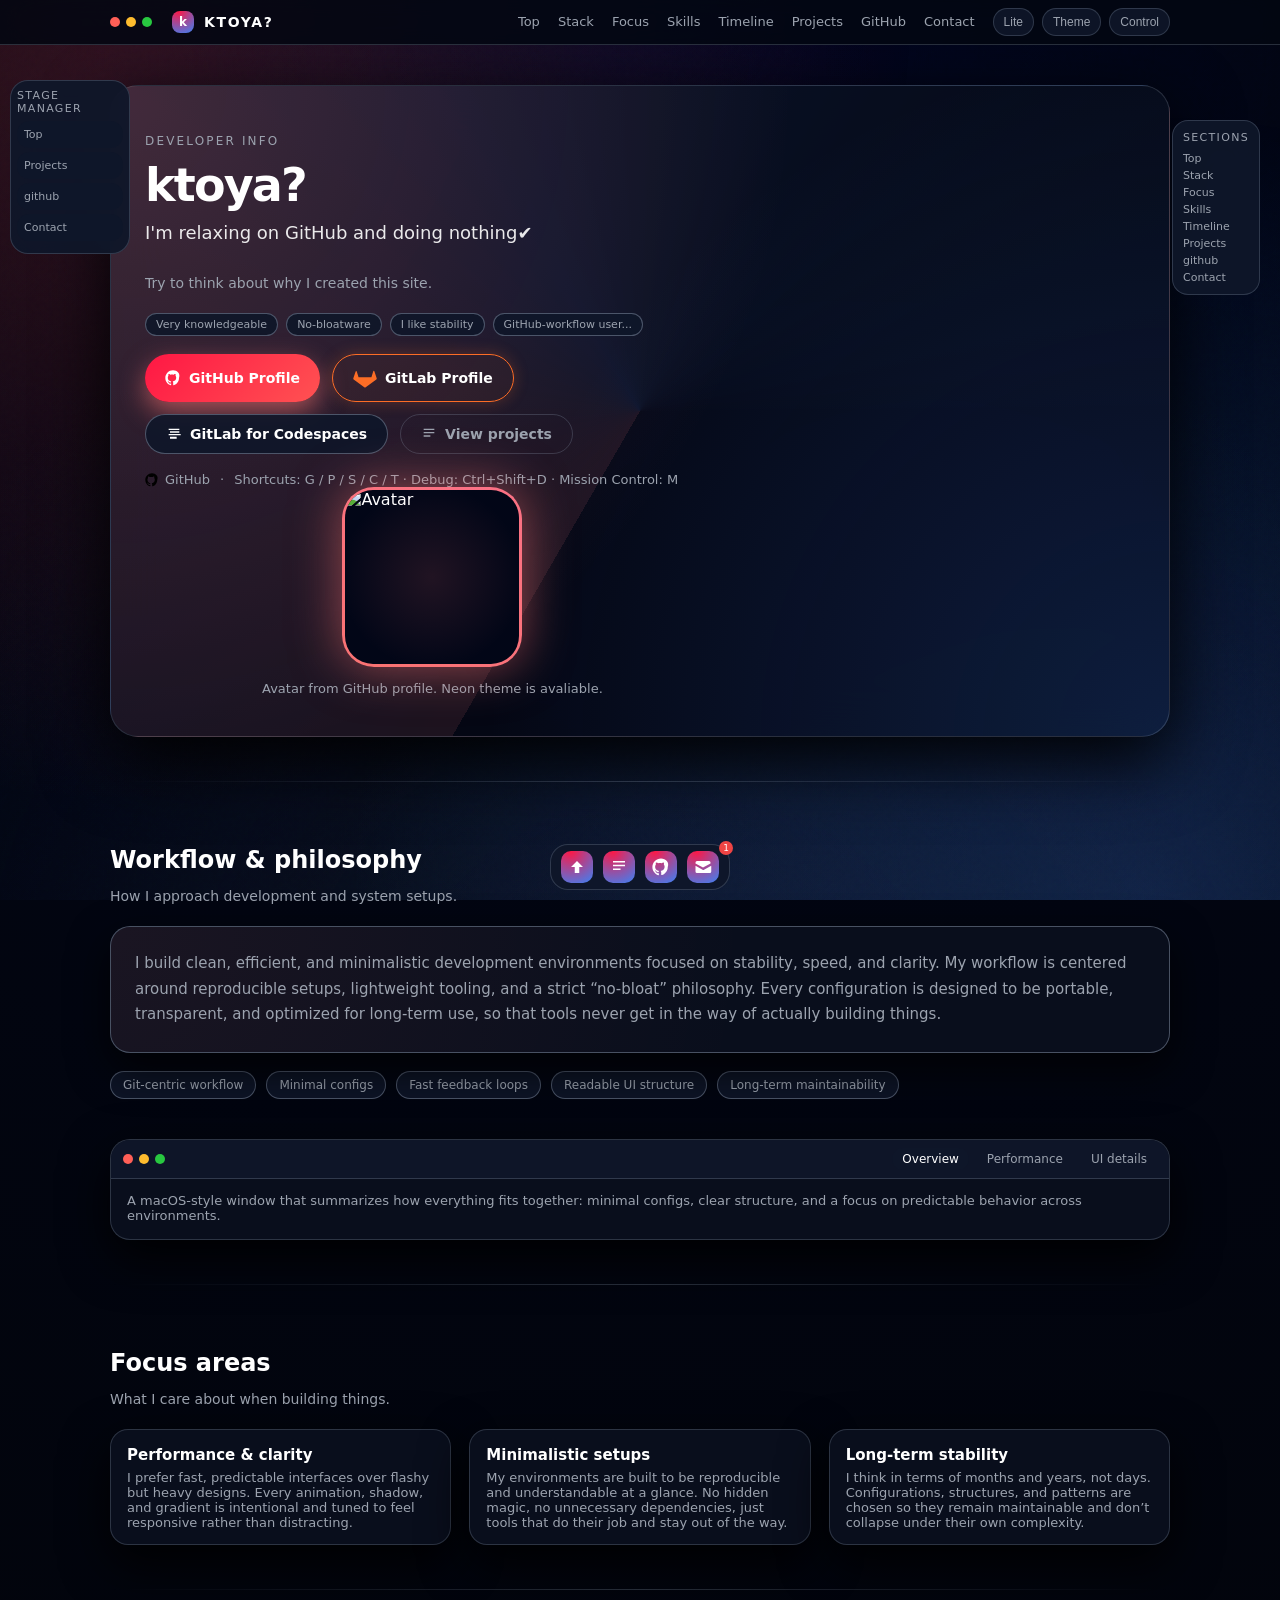
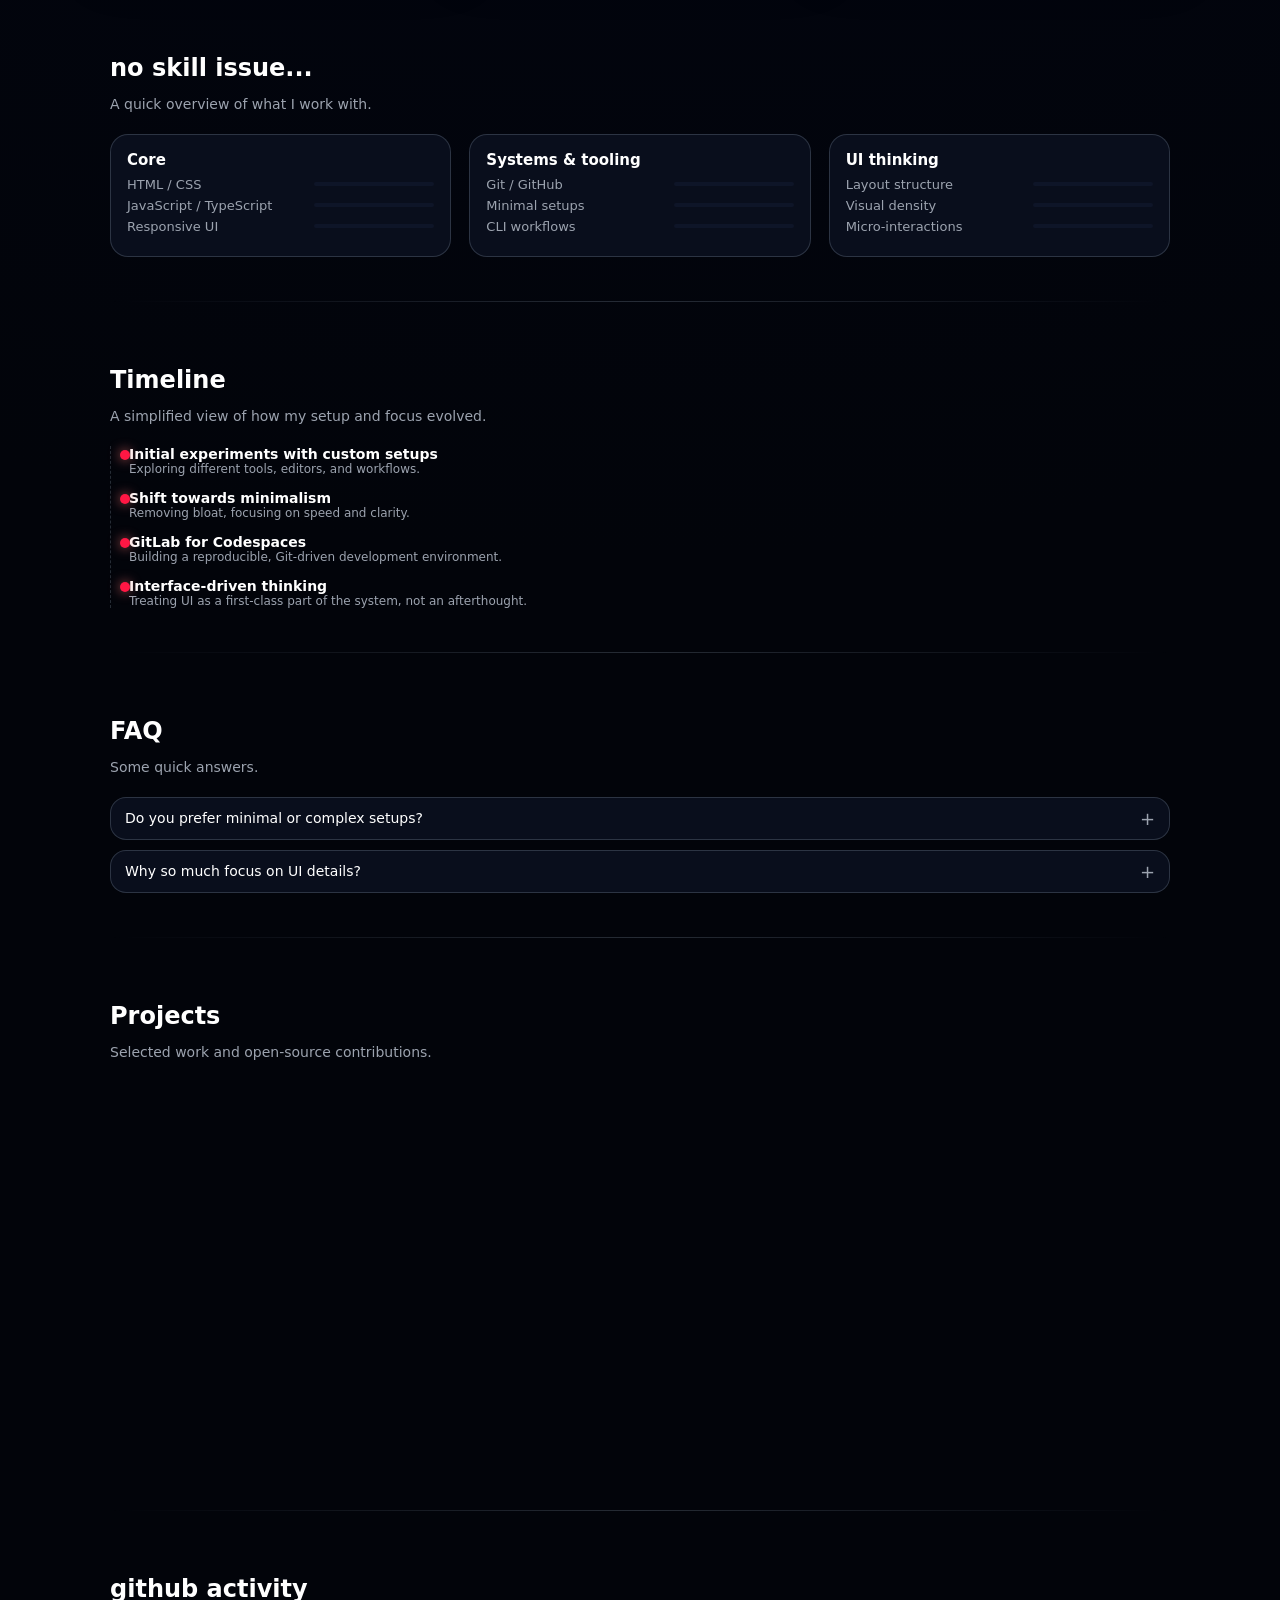
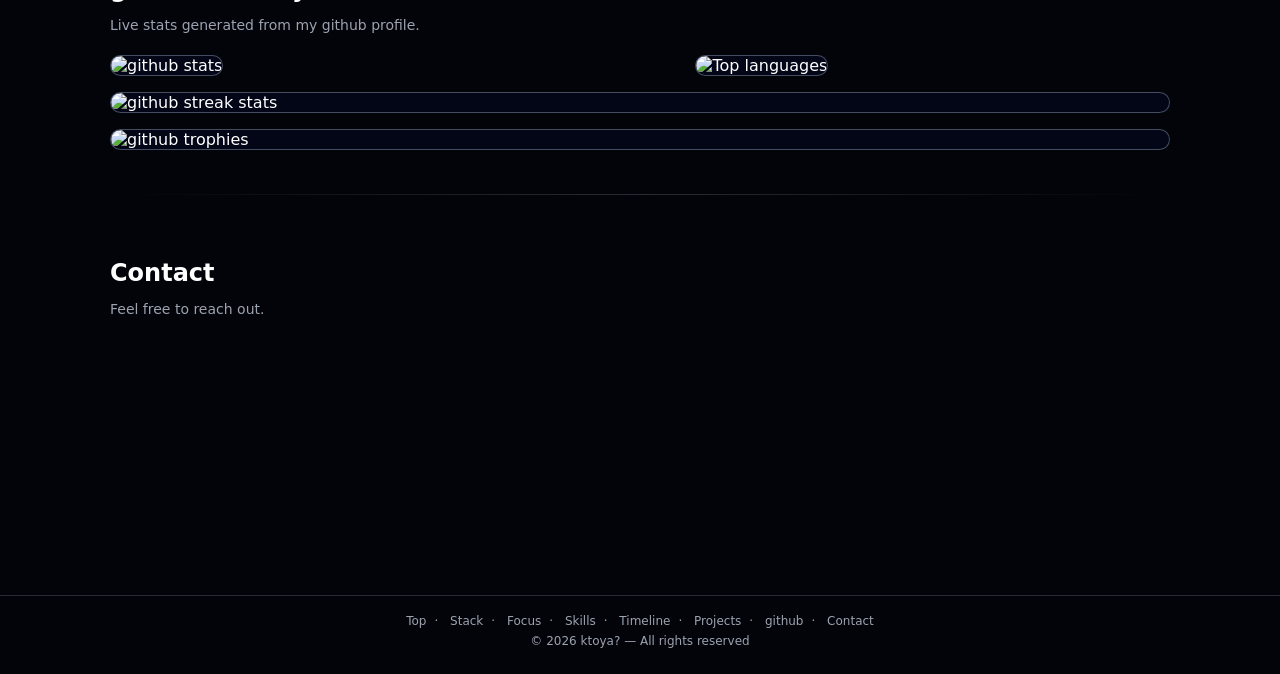
==== index.html @ 0eeb9ac9 "Update index.html" ====
<!DOCTYPE html>
<html lang="en">
<head>
    <meta charset="UTF-8">
    <title>ktoya? — My info</title>
    <meta name="viewport" content="width=device-width, initial-scale=1.0">
    <meta name="referrer" content="strict-origin-when-cross-origin">
    <meta http-equiv="Content-Security-Policy" content="default-src 'self'; img-src 'self' data:; style-src 'self' 'unsafe-inline';">
    <meta http-equiv="X-UA-Compatible" content="IE=edge">

    <style>
        :root {
            --bg: #02040a;
            --surface: rgba(5, 8, 20, 0.96);
            --surface-soft: rgba(10, 15, 30, 0.96);
            --surface-strong: rgba(10, 15, 30, 0.98);

            --primary: #ff1744;
            --primary-soft: #ff5252;

            --accent-blue: #3b82f6;
            --accent-cyan: #22d3ee;
            --accent-purple: #a855f7;

            --text: #ffffff;
            --muted: #9ca3af;

            --radius-xl: 28px;
            --radius-lg: 22px;
            --radius-md: 18px;

            --elev-soft: 0 24px 70px rgba(0,0,0,0.96);
            --elev-card: 0 18px 48px rgba(0,0,0,0.92);

            --border-subtle: rgba(148,163,184,0.25);
            --border-strong: rgba(148,163,184,0.45);

            --noise-opacity: 0.12;

            --tint-hue: 210deg;
            --tint-sat: 80%;
            --tint-light: 55%;

            scroll-behavior: smooth;
            color-scheme: dark;
        }

        body.neon {
            --bg: #020617;
            --surface: rgba(2, 6, 23, 0.92);
            --surface-soft: rgba(2, 6, 23, 0.9);
            --surface-strong: rgba(2, 6, 23, 0.96);
            --primary: #22d3ee;
            --primary-soft: #a855f7;
            --accent-blue: #60a5fa;
            --accent-cyan: #22d3ee;
            --accent-purple: #a855f7;
            --text: #e5e7eb;
            --muted: #9ca3af;
            --border-subtle: rgba(56,189,248,0.4);
            --border-strong: rgba(129,140,248,0.8);
        }

        body.macos-glass {
            --surface: rgba(15, 23, 42, 0.55);
            --surface-soft: rgba(15, 23, 42, 0.45);
            --surface-strong: rgba(15, 23, 42, 0.65);
            --bg: transparent;
        }

        body.lite {
            --noise-opacity: 0.05;
            --elev-soft: 0 12px 30px rgba(0,0,0,0.7);
            --elev-card: 0 10px 24px rgba(0,0,0,0.7);
        }

        * { box-sizing: border-box; }

        body {
            margin: 0;
            font-family: -apple-system, BlinkMacSystemFont, "SF Pro Text", "Inter", system-ui, sans-serif;
            background:
                radial-gradient(circle at top, #020617 0, #02040a 55%, #02040a 100%);
            color: var(--text);
            overflow-x: hidden;
        }

        body.macos-glass {
            background: transparent;
        }

        #bg-canvas {
            position: fixed;
            inset: 0;
            z-index: -4;
        }

        .bg-gradient-overlay {
            position: fixed;
            inset: 0;
            background:
                radial-gradient(circle at 10% 0%, rgba(239,68,68,0.22), transparent 55%),
                radial-gradient(circle at 90% 100%, rgba(59,130,246,0.22), transparent 55%),
                radial-gradient(circle at 50% 120%, rgba(15,23,42,0.9), transparent 70%);
            opacity: 0.95;
            z-index: -3;
            transform-origin: center;
            transition: transform 0.2s ease-out, filter 0.3s ease-out;
        }

        body.macos-glass .bg-gradient-overlay {
            opacity: 0.6;
        }

        .bg-tint-layer {
            position: fixed;
            inset: 0;
            z-index: -3;
            pointer-events: none;
            mix-blend-mode: soft-light;
            background: radial-gradient(circle at 50% 0%,
                hsla(var(--tint-hue), var(--tint-sat), var(--tint-light), 0.35),
                transparent 60%);
            opacity: 0.9;
            transition: background 0.5s ease-out;
        }

        .noise-overlay {
            position: fixed;
            inset: 0;
            pointer-events: none;
            z-index: -2;
            opacity: var(--noise-opacity);
            background-image: url("data:image/svg+xml,%3Csvg viewBox='0 0 160 160' xmlns='http://www.w3.org/2000/svg'%3E%3Cfilter id='n'%3E%3CfeTurbulence type='fractalNoise' baseFrequency='1.2' numOctaves='3' stitchTiles='noStitch'/%3E%3C/filter%3E%3Crect width='100%25' height='100%25' filter='url(%23n)' opacity='0.6'/%3E%3C/svg%3E");
            mix-blend-mode: soft-light;
        }

        .spotlight {
            position: fixed;
            width: 260px;
            height: 260px;
            border-radius: 50%;
            pointer-events: none;
            background: radial-gradient(circle, rgba(255,255,255,0.16), transparent 60%);
            mix-blend-mode: soft-light;
            opacity: 0.0;
            z-index: -1;
            transition: opacity 0.3s ease-out;
        }

        header {
            position: sticky;
            top: 0;
            z-index: 20;
            backdrop-filter: blur(22px) saturate(1.4);
            -webkit-backdrop-filter: blur(22px) saturate(1.4);
            background: rgba(3,7,18,0.88);
            border-bottom: 1px solid var(--border-subtle);
        }

        body.macos-glass header {
            background: rgba(15,23,42,0.55);
        }

        body.lite header {
            backdrop-filter: blur(12px) saturate(1.2);
            -webkit-backdrop-filter: blur(12px) saturate(1.2);
        }

        .nav {
            max-width: 1100px;
            margin: 0 auto;
            padding: 8px 20px;
            display: flex;
            align-items: center;
            justify-content: space-between;
        }

        .nav-left {
            display: flex;
            align-items: center;
            gap: 10px;
        }

        .nav-window-dots {
            display: flex;
            gap: 6px;
            margin-right: 10px;
        }

        .nav-dot {
            width: 10px;
            height: 10px;
            border-radius: 999px;
        }

        .nav-dot.red { background: #ff5f57; }
        .nav-dot.yellow { background: #febc2e; }
        .nav-dot.green { background: #28c840; }

        .nav-logo {
            width: 22px;
            height: 22px;
            border-radius: 8px;
            background: radial-gradient(circle at 30% 0%, var(--primary), var(--accent-blue));
            display: flex;
            align-items: center;
            justify-content: center;
            font-size: 12px;
            font-weight: 800;
        }

        .nav-name {
            font-weight: 800;
            letter-spacing: 0.12em;
            font-size: 14px;
            text-transform: uppercase;
        }

        .nav-right {
            display: flex;
            align-items: center;
            gap: 18px;
        }

        .nav-right a {
            color: var(--muted);
            text-decoration: none;
            font-size: 13px;
            position: relative;
            padding-bottom: 2px;
        }

        .nav-right a::after {
            content: "";
            position: absolute;
            left: 0;
            bottom: -4px;
            width: 0;
            height: 2px;
            background: var(--primary);
            transition: width 0.2s ease;
        }

        .nav-right a:hover::after {
            width: 100%;
        }

        .nav-right a.active {
            color: var(--text);
        }

        .nav-right a.active::after {
            width: 100%;
        }

        .nav-controls {
            display: flex;
            align-items: center;
            gap: 8px;
        }

        .theme-toggle,
        .lite-toggle,
        .cc-toggle {
            border-radius: 999px;
            border: 1px solid var(--border-subtle);
            background: rgba(15,23,42,0.9);
            color: var(--muted);
            padding: 6px 10px;
            font-size: 11px;
            display: inline-flex;
            align-items: center;
            gap: 6px;
            cursor: pointer;
        }

        .theme-toggle span,
        .lite-toggle span,
        .cc-toggle span {
            font-size: 12px;
        }

        .container {
            max-width: 1100px;
            margin: 40px auto 60px auto;
            padding: 0 20px 40px 20px;
        }

        .hero {
            background:
                radial-gradient(circle at top left, rgba(248,113,113,0.22), transparent 55%),
                radial-gradient(circle at bottom right, rgba(59,130,246,0.18), transparent 55%),
                var(--surface);
            padding: 48px 34px 40px 34px;
            border-radius: var(--radius-xl);
            box-shadow: var(--elev-soft);
            position: relative;
            overflow: hidden;
            display: grid;
            grid-template-columns: minmax(0, 1.5fr) minmax(0, 1fr);
            gap: 32px;
            margin-top: 26px;
            opacity: 0;
            transform: translateY(18px);
            animation: heroIn 0.8s ease forwards;
            border: 1px solid var(--border-subtle);
            backdrop-filter: blur(26px) saturate(1.4);
            -webkit-backdrop-filter: blur(26px) saturate(1.4);
        }

        body.macos-glass .hero {
            background: var(--surface);
        }

        body.lite .hero {
            backdrop-filter: blur(16px) saturate(1.2);
            -webkit-backdrop-filter: blur(16px) saturate(1.2);
        }

        .hero::before {
            content: "";
            position: absolute;
            inset: -1px;
            border-radius: inherit;
            background: conic-gradient(from 210deg, rgba(248,113,113,0.4), rgba(59,130,246,0.4), transparent, transparent);
            opacity: 0.25;
            mix-blend-mode: screen;
            pointer-events: none;
        }

        .hero-inner {
            position: relative;
            z-index: 1;
        }

        .hero-left {
            display: flex;
            flex-direction: column;
            justify-content: center;
        }

        .hero-kicker {
            font-size: 12px;
            letter-spacing: 0.18em;
            text-transform: uppercase;
            color: var(--muted);
            margin-bottom: 10px;
        }

        .hero-title {
            font-size: 46px;
            font-weight: 900;
            letter-spacing: -0.04em;
            margin: 0 0 10px 0;
        }

        .hero-subtitle {
            font-size: 18px;
            opacity: 0.9;
            margin: 0 0 18px 0;
        }

        .hero-meta {
            font-size: 14px;
            color: var(--muted);
            margin-bottom: 22px;
        }

        .hero-badges {
            display: flex;
            flex-wrap: wrap;
            gap: 8px;
            margin-bottom: 18px;
        }

        .badge {
            font-size: 11px;
            padding: 4px 10px;
            border-radius: 999px;
            border: 1px solid var(--border-strong);
            color: var(--muted);
            background: rgba(15,23,42,0.9);
        }

        .hero-buttons {
            display: flex;
            flex-wrap: wrap;
            gap: 12px;
            margin-bottom: 18px;
        }

        .hero-socials {
            display: flex;
            flex-wrap: wrap;
            gap: 10px;
            font-size: 13px;
            color: var(--muted);
        }

        .hero-socials a {
            color: var(--muted);
            text-decoration: none;
            display: inline-flex;
            align-items: center;
            gap: 6px;
        }

        .hero-socials a:hover {
            color: var(--text);
        }

        .hero-socials svg {
            width: 14px;
            height: 14px;
        }

        .hero-right {
            display: flex;
            flex-direction: column;
            align-items: center;
            justify-content: center;
            position: relative;
            gap: 14px;
        }

        .avatar-wrap {
            position: relative;
            width: 180px;
            height: 180px;
            border-radius: 32px;
            padding: 3px;
            background: conic-gradient(from 210deg, #f97373, #fb7185, #f97373);
            box-shadow: 0 0 50px rgba(248,113,113,0.55);
            display: flex;
            align-items: center;
            justify-content: center;
            overflow: hidden;
        }

        body.neon .avatar-wrap {
            background: conic-gradient(from 210deg, #22d3ee, #a855f7, #22d3ee);
            box-shadow: 0 0 50px rgba(56,189,248,0.7);
        }

        .avatar {
            width: 100%;
            height: 100%;
            border-radius: 28px;
            object-fit: cover;
            background: #020617;
        }

        .avatar-glow {
            position: absolute;
            inset: -18px;
            border-radius: 32px;
            background: radial-gradient(circle, rgba(248,113,113,0.18), transparent 60%);
            opacity: 0.7;
            pointer-events: none;
        }

        body.neon .avatar-glow {
            background: radial-gradient(circle, rgba(56,189,248,0.25), transparent 60%);
        }

        .hero-tagline {
            font-size: 13px;
            color: var(--muted);
            text-align: center;
        }

        .btn {
            display: inline-flex;
            align-items: center;
            justify-content: center;
            gap: 8px;
            padding: 11px 20px;
            border-radius: 999px;
            border: none;
            outline: none;
            cursor: pointer;
            text-decoration: none;
            font-size: 14px;
            font-weight: 600;
            color: var(--text);
            background: transparent;
            position: relative;
            overflow: hidden;
            transition: transform 0.15s ease, background 0.15s ease, box-shadow 0.15s ease;
        }

        .btn-primary {
            background: linear-gradient(135deg, var(--primary), var(--primary-soft));
            box-shadow: 0 10px 26px rgba(248,113,113,0.6);
        }

        body.neon .btn-primary {
            box-shadow: 0 0 30px rgba(56,189,248,0.7);
        }

        .btn-primary:hover {
            transform: translateY(-1px);
            box-shadow: 0 12px 30px rgba(248,113,113,0.8);
        }

        body.neon .btn-primary:hover {
            box-shadow: 0 0 40px rgba(56,189,248,0.9);
        }

        .btn-secondary {
            background: rgba(15,23,42,0.9);
            border: 1px solid var(--border-strong);
        }

        .btn-secondary:hover {
            background: rgba(30,64,175,0.5);
            transform: translateY(-1px);
        }

        .btn-ghost {
            background: transparent;
            border: 1px solid var(--border-subtle);
            color: var(--muted);
        }

        .btn-ghost:hover {
            background: rgba(15,23,42,0.9);
            color: var(--text);
        }

        .btn-icon {
            width: 16px;
            height: 16px;
            fill: currentColor;
        }

        .section {
            margin-top: 64px;
        }

        .section-title {
            font-size: 24px;
            font-weight: 700;
            margin-bottom: 6px;
        }

        .section-subtitle {
            font-size: 14px;
            color: var(--muted);
            margin-bottom: 22px;
        }

        .section-divider {
            height: 1px;
            margin: 44px 0 0 0;
            background: linear-gradient(90deg, transparent, var(--border-subtle), transparent);
            position: relative;
            overflow: hidden;
        }

        .section-divider::before {
            content: "";
            position: absolute;
            width: 120px;
            height: 1px;
            background: linear-gradient(90deg, transparent, var(--primary), transparent);
            left: -120px;
            top: 0;
            animation: dividerGlow 4s linear infinite;
        }

        @keyframes dividerGlow {
            0% { transform: translateX(0); }
            100% { transform: translateX(260%); }
        }

        .big-description {
            background: var(--surface-soft);
            border: 1px solid var(--border-strong);
            padding: 24px;
            border-radius: 20px;
            font-size: 15px;
            line-height: 1.7;
            color: var(--muted);
            box-shadow: 0 16px 40px rgba(0,0,0,0.75);
            position: relative;
            overflow: hidden;
            backdrop-filter: blur(24px) saturate(1.4);
            -webkit-backdrop-filter: blur(24px) saturate(1.4);
        }

        body.lite .big-description {
            backdrop-filter: blur(14px) saturate(1.2);
            -webkit-backdrop-filter: blur(14px) saturate(1.2);
        }

        .big-description::before {
            content: "";
            position: absolute;
            inset: 0;
            background: radial-gradient(circle at top left, rgba(248,113,113,0.18), transparent 60%);
            opacity: 0.4;
            pointer-events: none;
        }

        .big-description-inner {
            position: relative;
            z-index: 1;
        }

        .stack-chips {
            display: flex;
            flex-wrap: wrap;
            gap: 10px;
            margin-top: 18px;
        }

        .stack-chip {
            padding: 6px 12px;
            border-radius: 999px;
            border: 1px solid var(--border-strong);
            font-size: 12px;
            color: var(--muted);
            background: rgba(15,23,42,0.9);
        }

        .focus-grid {
            display: grid;
            grid-template-columns: repeat(auto-fit, minmax(220px, 1fr));
            gap: 18px;
            margin-top: 22px;
        }

        .focus-card {
            background: var(--surface-soft);
            border-radius: 18px;
            padding: 16px 16px 14px 16px;
            border: 1px solid var(--border-subtle);
            box-shadow: var(--elev-card);
            font-size: 13px;
            color: var(--muted);
            backdrop-filter: blur(18px) saturate(1.3);
            -webkit-backdrop-filter: blur(18px) saturate(1.3);
        }

        body.lite .focus-card {
            backdrop-filter: blur(10px) saturate(1.1);
            -webkit-backdrop-filter: blur(10px) saturate(1.1);
        }

        .focus-title {
            font-size: 15px;
            font-weight: 600;
            margin-bottom: 6px;
            color: var(--text);
        }

        .skills-grid {
            display: grid;
            grid-template-columns: repeat(auto-fit, minmax(220px, 1fr));
            gap: 18px;
            margin-top: 18px;
        }

        .skills-card {
            background: var(--surface-soft);
            border-radius: 18px;
            padding: 16px;
            border: 1px solid var(--border-subtle);
            font-size: 13px;
            color: var(--muted);
        }

        .skills-title {
            font-size: 15px;
            font-weight: 600;
            margin-bottom: 8px;
            color: var(--text);
        }

        .skill-row {
            display: flex;
            justify-content: space-between;
            align-items: center;
            margin-bottom: 6px;
        }

        .skill-name {
            font-size: 13px;
        }

        .skill-bar {
            flex: 0 0 120px;
            height: 4px;
            border-radius: 999px;
            background: rgba(15,23,42,0.9);
            overflow: hidden;
        }

        .skill-bar-fill {
            height: 100%;
            border-radius: inherit;
            background: linear-gradient(90deg, var(--primary), var(--accent-blue));
            width: 0;
            transition: width 0.8s ease-out;
        }

        .timeline {
            margin-top: 18px;
            border-left: 1px dashed var(--border-subtle);
            padding-left: 18px;
        }

        .timeline-item {
            margin-bottom: 14px;
            position: relative;
        }

        .timeline-dot {
            position: absolute;
            left: -9px;
            top: 4px;
            width: 10px;
            height: 10px;
            border-radius: 999px;
            background: var(--primary);
            box-shadow: 0 0 12px rgba(248,113,113,0.8);
        }

        .timeline-title {
            font-size: 14px;
            font-weight: 600;
        }

        .timeline-meta {
            font-size: 12px;
            color: var(--muted);
        }

        .faq-list {
            margin-top: 18px;
        }

        .faq-item {
            border-radius: 16px;
            border: 1px solid var(--border-subtle);
            background: var(--surface-soft);
            margin-bottom: 10px;
            overflow: hidden;
        }

        .faq-header {
            padding: 10px 14px;
            display: flex;
            justify-content: space-between;
            align-items: center;
            cursor: pointer;
            font-size: 14px;
        }

        .faq-header span {
            font-weight: 500;
        }

        .faq-toggle {
            font-size: 18px;
            color: var(--muted);
        }

        .faq-body {
            max-height: 0;
            overflow: hidden;
            padding: 0 14px;
            font-size: 13px;
            color: var(--muted);
            transition: max-height 0.25s ease, padding-bottom 0.25s ease;
        }

        .faq-item.open .faq-body {
            max-height: 200px;
            padding-bottom: 10px;
        }

        .projects-grid {
            display: grid;
            grid-template-columns: repeat(auto-fit, minmax(280px, 1fr));
            gap: 22px;
        }

        .project-card {
            background: var(--surface-soft);
            border-radius: var(--radius-md);
            padding: 22px 22px 18px 22px;
            box-shadow: var(--elev-card);
            position: relative;
            overflow: hidden;
            transform-style: preserve-3d;
            transform: perspective(900px) rotateX(0deg) rotateY(0deg);
            transition: transform 0.25s ease, background 0.25s ease, box-shadow 0.25s ease, opacity 0.25s ease, translate 0.25s ease;
            opacity: 0;
            translate: 0 14px;
            border: 1px solid var(--border-subtle);
            backdrop-filter: blur(18px) saturate(1.3);
            -webkit-backdrop-filter: blur(18px) saturate(1.3);
        }

        body.lite .project-card {
            backdrop-filter: blur(10px) saturate(1.1);
            -webkit-backdrop-filter: blur(10px) saturate(1.1);
        }

        .project-card::before {
            content: "";
            position: absolute;
            inset: -1px;
            border-radius: inherit;
            background: linear-gradient(135deg, rgba(248,113,113,0.4), rgba(59,130,246,0.4));
            opacity: 0;
            mix-blend-mode: screen;
            transition: opacity 0.25s ease;
            pointer-events: none;
        }

        .project-card.visible {
            opacity: 1;
            translate: 0 0;
        }

        .project-card:hover {
            background: var(--surface-strong);
            box-shadow: 0 22px 60px rgba(0,0,0,0.98);
        }

        .project-card:hover::before {
            opacity: 0.35;
        }

        body.lite .project-card:hover {
            box-shadow: 0 16px 40px rgba(0,0,0,0.85);
        }

        .project-header {
            display: flex;
            align-items: center;
            gap: 10px;
            margin-bottom: 10px;
        }

        .project-icon {
            width: 24px;
            height: 24px;
            border-radius: 10px;
            background: rgba(15,23,42,0.9);
            display: flex;
            align-items: center;
            justify-content: center;
        }

        .project-icon svg {
            width: 14px;
            height: 14px;
            fill: var(--muted);
        }

        .project-title {
            font-size: 18px;
            font-weight: 600;
        }

        .project-desc {
            font-size: 14px;
            color: var(--muted);
            margin-bottom: 14px;
        }

        .project-footer {
            display: flex;
            justify-content: space-between;
            align-items: center;
            font-size: 12px;
            color: var(--muted);
        }

        .project-link {
            font-size: 13px;
            color: var(--text);
            text-decoration: none;
            display: inline-flex;
            align-items: center;
            gap: 6px;
        }

        .project-link svg {
            width: 14px;
            height: 14px;
        }

        .gh-stats-grid {
            display: grid;
            grid-template-columns: minmax(0, 1.2fr) minmax(0, 1fr);
            gap: 16px;
        }

        .gh-stats-grid img {
            width: 100%;
            border-radius: 16px;
            border: 1px solid var(--border-strong);
            background: #020617;
        }

        .gh-row {
            display: grid;
            grid-template-columns: minmax(0, 1fr);
            gap: 16px;
            margin-top: 16px;
        }

        .gh-row img {
            width: 100%;
            border-radius: 16px;
            border: 1px solid var(--border-strong);
            background: #020617;
        }

        .contact-card {
            background: var(--surface-soft);
            border-radius: var(--radius-md);
            padding: 24px 22px 22px 22px;
            box-shadow: var(--elev-card);
            position: relative;
            overflow: hidden;
            opacity: 0;
            translate: 0 14px;
            transition: opacity 0.25s ease, translate 0.25s ease, background 0.25s ease, box-shadow 0.25s ease;
            border: 1px solid var(--border-subtle);
            backdrop-filter: blur(18px) saturate(1.3);
            -webkit-backdrop-filter: blur(18px) saturate(1.3);
        }

        body.lite .contact-card {
            backdrop-filter: blur(10px) saturate(1.1);
            -webkit-backdrop-filter: blur(10px) saturate(1.1);
        }

        .contact-card::before {
            content: "";
            position: absolute;
            inset: -1px;
            border-radius: inherit;
            background: linear-gradient(135deg, rgba(248,113,113,0.4), rgba(59,130,246,0.4));
            opacity: 0.2;
            mix-blend-mode: screen;
            pointer-events: none;
        }

        .contact-card-inner {
            position: relative;
            z-index: 1;
        }

        .contact-card.visible {
            opacity: 1;
            translate: 0 0;
        }

        .contact-header {
            display: flex;
            align-items: center;
            gap: 10px;
            margin-bottom: 10px;
        }

        .contact-icon {
            width: 22px;
            height: 22px;
            border-radius: 8px;
            background: rgba(15,23,42,0.9);
            display: flex;
            align-items: center;
            justify-content: center;
        }

        .contact-icon svg {
            width: 14px;
            height: 14px;
            fill: var(--muted);
        }

        .contact-title {
            font-size: 18px;
            font-weight: 600;
        }

        .contact-text {
            font-size: 14px;
            color: var(--muted);
            margin-bottom: 18px;
        }

        .btn::after,
        .project-card::after,
        .contact-card::after,
        .hero::after {
            content: "";
            position: absolute;
            inset: 0;
            background: radial-gradient(circle, rgba(255,255,255,0.18) 0, transparent 55%);
            opacity: 0;
            transform: scale(0.2);
            transition: opacity 0.35s ease, transform 0.35s ease;
            pointer-events: none;
        }

        .btn:active::after,
        .project-card:active::after,
        .contact-card:active::after,
        .hero:active::after {
            opacity: 1;
            transform: scale(1);
            transition: opacity 0.25s ease, transform 0.25s ease;
        }

        .back-to-top {
            position: fixed;
            right: 20px;
            bottom: 20px;
            z-index: 30;
            opacity: 0;
            pointer-events: none;
            transform: translateY(10px);
            transition: opacity 0.2s ease, transform 0.2s ease;
        }

        .back-to-top.visible {
            opacity: 1;
            pointer-events: auto;
            transform: translateY(0);
        }

        .toc {
            position: fixed;
            right: 20px;
            top: 120px;
            z-index: 25;
            background: rgba(15,23,42,0.92);
            border-radius: 16px;
            border: 1px solid var(--border-subtle);
            padding: 10px 10px 8px 10px;
            font-size: 11px;
            color: var(--muted);
            backdrop-filter: blur(18px) saturate(1.3);
            -webkit-backdrop-filter: blur(18px) saturate(1.3);
        }

        .toc-title {
            font-size: 11px;
            text-transform: uppercase;
            letter-spacing: 0.12em;
            margin-bottom: 6px;
        }

        .toc a {
            display: block;
            color: var(--muted);
            text-decoration: none;
            padding: 2px 0;
        }

        .toc a.active {
            color: var(--text);
        }

        .debug-panel {
            position: fixed;
            left: 20px;
            bottom: 20px;
            z-index: 40;
            background: rgba(15,23,42,0.96);
            border-radius: 16px;
            border: 1px solid var(--border-subtle);
            padding: 8px 10px;
            font-size: 11px;
            color: var(--muted);
            display: none;
            min-width: 180px;
        }

        .debug-panel.visible {
            display: block;
        }

        .debug-row {
            display: flex;
            justify-content: space-between;
        }

        footer {
            border-top: 1px solid var(--border-subtle);
            padding: 18px 20px 26px 20px;
            font-size: 12px;
            color: var(--muted);
            text-align: center;
        }

        .footer-links {
            margin-bottom: 6px;
        }

        .footer-links a {
            color: var(--muted);
            text-decoration: none;
            margin: 0 8px;
            font-size: 12px;
        }

        .footer-links a:hover {
            color: var(--text);
        }

        .dock {
            position: fixed;
            left: 50%;
            bottom: 10px;
            transform: translateX(-50%);
            display: flex;
            gap: 10px;
            padding: 6px 10px;
            background: rgba(15,23,42,0.9);
            border-radius: 18px;
            border: 1px solid var(--border-subtle);
            backdrop-filter: blur(18px) saturate(1.3);
            -webkit-backdrop-filter: blur(18px) saturate(1.3);
            z-index: 35;
        }

        .dock-item {
            width: 32px;
            height: 32px;
            border-radius: 10px;
            background: radial-gradient(circle at 30% 0%, var(--primary), var(--accent-blue));
            display: flex;
            align-items: center;
            justify-content: center;
            cursor: pointer;
            transition: transform 0.15s ease, box-shadow 0.15s ease;
        }

        .dock-item svg {
            width: 18px;
            height: 18px;
            fill: #fff;
        }

        .dock-item.active {
            box-shadow: 0 10px 24px rgba(0,0,0,0.9);
            transform: translateY(-4px) scale(1.1);
        }

        .dock-badge {
            position: absolute;
            top: -4px;
            right: -4px;
            min-width: 14px;
            height: 14px;
            border-radius: 999px;
            background: #ef4444;
            color: #fff;
            font-size: 9px;
            display: flex;
            align-items: center;
            justify-content: center;
        }

        .window-block {
            margin-top: 40px;
            border-radius: 20px;
            background: var(--surface-soft);
            border: 1px solid var(--border-subtle);
            box-shadow: var(--elev-card);
            overflow: hidden;
            backdrop-filter: blur(18px) saturate(1.3);
            -webkit-backdrop-filter: blur(18px) saturate(1.3);
        }

        body.lite .window-block {
            backdrop-filter: blur(10px) saturate(1.1);
            -webkit-backdrop-filter: blur(10px) saturate(1.1);
        }

        .window-header {
            display: flex;
            align-items: center;
            justify-content: space-between;
            padding: 8px 12px;
            background: rgba(15,23,42,0.9);
            border-bottom: 1px solid var(--border-subtle);
        }

        .window-dots {
            display: flex;
            gap: 6px;
        }

        .window-dot {
            width: 10px;
            height: 10px;
            border-radius: 999px;
        }

        .window-dot.red { background: #ff5f57; }
        .window-dot.yellow { background: #febc2e; }
        .window-dot.green { background: #28c840; }

        .window-tabs {
            display: flex;
            gap: 8px;
            font-size: 12px;
        }

        .window-tab {
            padding: 4px 10px;
            border-radius: 999px;
            color: var(--muted);
            cursor: pointer;
        }

        .window-tab.active {
            background: rgba(15,23,42,0.9);
            color: var(--text);
        }

        .window-body {
            padding: 14px 16px 16px 16px;
            font-size: 13px;
            color: var(--muted);
        }

        .window-body-section {
            display: none;
        }

        .window-body-section.active {
            display: block;
        }

        .control-center {
            position: fixed;
            top: 60px;
            right: 20px;
            width: 260px;
            background: rgba(15,23,42,0.96);
            border-radius: 18px;
            border: 1px solid var(--border-subtle);
            padding: 10px 12px 12px 12px;
            font-size: 12px;
            color: var(--muted);
            backdrop-filter: blur(18px) saturate(1.3);
            -webkit-backdrop-filter: blur(18px) saturate(1.3);
            z-index: 50;
            display: none;
        }

        .control-center.visible {
            display: block;
        }

        .cc-row {
            display: flex;
            justify-content: space-between;
            align-items: center;
            margin-bottom: 6px;
        }

        .cc-toggle-btn {
            border-radius: 999px;
            border: 1px solid var(--border-subtle);
            padding: 3px 8px;
            cursor: pointer;
            background: rgba(15,23,42,0.9);
            color: var(--muted);
            font-size: 11px;
        }

        .cc-toggle-btn.active {
            background: linear-gradient(135deg, var(--primary), var(--primary-soft));
            color: #fff;
            border-color: transparent;
        }

        .cc-slider {
            width: 100%;
            margin-top: 4px;
        }

        .cc-slider input[type="range"] {
            width: 100%;
        }

        .toast {
            position: fixed;
            top: 16px;
            right: 16px;
            min-width: 220px;
            max-width: 280px;
            background: rgba(15,23,42,0.96);
            border-radius: 14px;
            border: 1px solid var(--border-subtle);
            padding: 10px 12px;
            font-size: 12px;
            color: var(--muted);
            box-shadow: 0 18px 40px rgba(0,0,0,0.9);
            display: none;
            z-index: 60;
        }

        .toast.visible {
            display: block;
        }

        .toast-title {
            font-size: 13px;
            font-weight: 600;
            margin-bottom: 4px;
            color: var(--text);
        }

        .stage-manager {
            position: fixed;
            left: 10px;
            top: 80px;
            width: 120px;
            border-radius: 18px;
            background: rgba(15,23,42,0.92);
            border: 1px solid var(--border-subtle);
            padding: 8px 6px;
            font-size: 11px;
            color: var(--muted);
            backdrop-filter: blur(18px) saturate(1.3);
            -webkit-backdrop-filter: blur(18px) saturate(1.3);
            z-index: 26;
        }

        .stage-title {
            font-size: 11px;
            text-transform: uppercase;
            letter-spacing: 0.12em;
            margin-bottom: 6px;
        }

        .stage-item {
            border-radius: 12px;
            padding: 6px 6px;
            margin-bottom: 4px;
            cursor: pointer;
            background: rgba(15,23,42,0.9);
            border: 1px solid transparent;
        }

        .stage-item.active {
            border-color: var(--primary);
            background: rgba(15,23,42,0.95);
        }

        .stage-item span {
            display: block;
            font-size: 11px;
        }

        .mission-control-overlay {
            position: fixed;
            inset: 0;
            background: radial-gradient(circle at top, rgba(15,23,42,0.9), rgba(3,7,18,0.98));
            z-index: 70;
            display: none;
            align-items: center;
            justify-content: center;
            padding: 40px;
        }

        .mission-control-overlay.visible {
            display: flex;
        }

        .mission-grid {
            display: grid;
            grid-template-columns: repeat(auto-fit, minmax(260px, 1fr));
            gap: 18px;
            width: 100%;
            max-width: 1200px;
        }

        .mission-window {
            border-radius: 18px;
            background: rgba(15,23,42,0.9);
            border: 1px solid var(--border-subtle);
            padding: 10px 12px;
            color: var(--muted);
            font-size: 12px;
            box-shadow: 0 18px 40px rgba(0,0,0,0.9);
            transform: scale(0.8);
            opacity: 0;
            animation: missionIn 0.4s ease forwards;
        }

        .mission-window-title {
            font-size: 13px;
            font-weight: 600;
            margin-bottom: 4px;
            color: var(--text);
        }

        .mission-window-body {
            font-size: 12px;
        }

        @keyframes missionIn {
            to {
                transform: scale(1);
                opacity: 1;
            }
        }

        @keyframes heroIn {
            from { opacity: 0; transform: translateY(18px); }
            to   { opacity: 1; transform: translateY(0); }
        }

        @media (max-width: 900px) {
            .hero {
                grid-template-columns: minmax(0, 1fr);
                text-align: left;
            }
            .hero-right {
                order: -1;
                align-items: flex-start;
            }
            .hero-tagline {
                text-align: left;
            }
            .gh-stats-grid {
                grid-template-columns: minmax(0, 1fr);
            }
            .toc {
                display: none;
            }
            .stage-manager {
                display: none;
            }
        }

        @media (max-width: 640px) {
            .hero {
                padding: 30px 22px 32px 22px;
            }
            .nav-right {
                display: none;
            }
            .dock {
                bottom: 6px;
            }
        }
    </style>
</head>

<body>

<canvas id="bg-canvas"></canvas>
<div class="bg-gradient-overlay" id="bg-overlay"></div>
<div class="bg-tint-layer" id="bgTint"></div>
<div class="noise-overlay"></div>
<div class="spotlight" id="spotlight"></div>

<header>
    <div class="nav">
        <div class="nav-left">
            <div class="nav-window-dots">
                <div class="nav-dot red"></div>
                <div class="nav-dot yellow"></div>
                <div class="nav-dot green"></div>
            </div>
            <div class="nav-logo">k</div>
            <div class="nav-name">ktoya?</div>
        </div>
        <div class="nav-right">
            <a href="#top" data-section="top">Top</a>
            <a href="#stack" data-section="stack">Stack</a>
            <a href="#focus" data-section="focus">Focus</a>
            <a href="#skills" data-section="skills">Skills</a>
            <a href="#timeline" data-section="timeline">Timeline</a>
            <a href="#projects" data-section="projects">Projects</a>
            <a href="#github" data-section="github">GitHub</a>
            <a href="#contact" data-section="contact">Contact</a>
            <div class="nav-controls">
                <button class="lite-toggle" id="liteToggle" type="button">
                    <span>Lite</span>
                </button>
                <button class="theme-toggle" id="themeToggle" type="button">
                    <span>Theme</span>
                </button>
                <button class="cc-toggle" id="ccToggle" type="button">
                    <span>Control</span>
                </button>
            </div>
        </div>
    </div>
</header>

<div class="container">

    <section class="hero" id="top">
        <div class="hero-inner">
            <div class="hero-left">
                <div class="hero-kicker">Developer info</div>
                <h1 class="hero-title">ktoya?</h1>
                <p class="hero-subtitle">
                    I'm relaxing on GitHub and doing nothing✔
                </p>
                <p class="hero-meta">
                    Try to think about why I created this site.
                </p>

                <div class="hero-badges">
                    <span class="badge">Very knowledgeable</span>
                    <span class="badge">No‑bloatware</span>
                    <span class="badge">I like stability</span>
                    <span class="badge">GitHub‑workflow user...</span>
                </div>

                <div class="hero-buttons">
                    <a class="btn btn-primary" href="https://github.com/Veniamin668" target="_blank">
                        <svg class="btn-icon" viewBox="0 0 24 24" aria-hidden="true">
                            <path d="M12 .5C5.65.5.5 5.65.5 12c0 5.1 3.3 9.4 7.9 10.9.6.1.8-.3.8-.6v-2c-3.2.7-3.9-1.5-3.9-1.5-.5-1.1-1.1-1.4-1.1-1.4-.9-.6.1-.6.1-.6 1 .1 1.5 1 1.5 1 .9 1.5 2.4 1.1 3 .8.1-.7.4-1.1.7-1.4-2.6-.3-5.3-1.3-5.3-5.8 0-1.1.4-2 1-2.8-.1-.3-.4-1.3.1-2.6 0 0 .8-.3 2.8 1 .8-.2 1.6-.3 2.4-.3s1.6.1 2.4.3c2-1.3 2.8-1 2.8-1 .5 1.3.2 2.3.1 2.6.6.8 1 1.7 1 2.8 0 4.5-2.7 5.5-5.3 5.8.4.3.8 1 .8 2v3c0 .3.2.7.8.6 4.6-1.5 7.9-5.8 7.9-10.9C23.5 5.65 18.35.5 12 .5Z"/>
                        </svg>
                        GitHub Profile
                    </a>
                    <a class="btn" href="https://gitlab.com/venik1821" target="_blank" style="border: 1px solid #fc6d26; box-shadow: 0 0 15px rgba(252, 109, 38, 0.25); background: rgba(252, 109, 38, 0.05); color: #ffffff;">
                        <svg class="btn-icon" viewBox="0 0 24 24" aria-hidden="true" style="width: 24px; height: 24px;">
                            <path fill="#fc6d26" d="m23.684 12.317-2.311-7.113a.625.625 0 0 0-.236-.328.607.607 0 0 0-.4-.084.615.615 0 0 0-.34.181.637.637 0 0 0-.14.331L18.42 11.23H5.58L3.743 5.604a.637.637 0 0 0-.14-.331.62.62 0 0 0-.341-.18.604.604 0 0 0-.4.083.626.626 0 0 0-.236.329L.316 12.317a1.05 1.05 0 0 0 .373 1.15l10.932 7.945a.693.693 0 0 0 .76 0l10.93-7.945a1.052 1.052 0 0 0 .373-1.15Z"/>
                        </svg>
                        GitLab Profile
                    </a>

                    <a class="btn btn-secondary" href="https://github.com/Veniamin668/gitlab_codespaces" target="_blank">
                        <svg class="btn-icon" viewBox="0 0 24 24" aria-hidden="true">
                            <path d="M4 4h16v2H4V4Zm2 4h14v2H6V8Zm-2 4h18v2H4v-2Zm2 4h10v3H6v-3Z"/>
                        </svg>
                        GitLab for Codespaces
                    </a>

                    <a class="btn btn-ghost" href="#projects">
                        <svg class="btn-icon" viewBox="0 0 24 24" aria-hidden="true">
                            <path d="M4 4h16v2H4V4Zm0 5h16v2H4V9Zm0 5h10v2H4v-2Z"/>
                        </svg>
                        View projects
                    </a>
                </div>

                <div class="hero-socials">
                    <a href="https://github.com/Veniamin668" target="_blank">
                        <svg viewBox="0 0 24 24" aria-hidden="true">
                            <path d="M12 .5C5.65.5.5 5.65.5 12c0 5.1 3.3 9.4 7.9 10.9.6.1.8-.3.8-.6v-2c-3.2.7-3.9-1.5-3.9-1.5-.5-1.1-1.1-1.4-1.1-1.4-.9-.6.1-.6.1-.6 1 .1 1.5 1 1.5 1 .9 1.5 2.4 1.1 3 .8.1-.7.4-1.1.7-1.4-2.6-.3-5.3-1.3-5.3-5.8 0-1.1.4-2 1-2.8-.1-.3-.4-1.3.1-2.6 0 0 .8-.3 2.8 1 .8-.2 1.6-.3 2.4-.3s1.6.1 2.4.3c2-1.3 2.8-1 2.8-1 .5 1.3.2 2.3.1 2.6.6.8 1 1.7 1 2.8 0 4.5-2.7 5.5-5.3 5.8.4.3.8 1 .8 2v3c0 .3.2.7.8.6 4.6-1.5 7.9-5.8 7.9-10.9C23.5 5.65 18.35.5 12 .5Z"/>
                        </svg>
                        GitHub
                    </a>
                    <span>·</span>
                    <span>Shortcuts: G / P / S / C / T · Debug: Ctrl+Shift+D · Mission Control: M</span>
                </div>
            </div>

            <div class="hero-right">
                <div class="avatar-wrap">
                    <div class="avatar-glow"></div>
                    <img class="avatar" src="https://github.com/Veniamin668.png" alt="Avatar">
                </div>
                <div class="hero-tagline">
                    Avatar from GitHub profile.  
                    Neon theme is avaliable.
                </div>
            </div>
        </div>
    </section>

    <div class="section-divider"></div>

    <section class="section" id="stack">
        <h2 class="section-title">Workflow & philosophy</h2>
        <p class="section-subtitle">How I approach development and system setups.</p>

        <div class="big-description">
            <div class="big-description-inner">
                I build clean, efficient, and minimalistic development environments focused on stability, speed, and clarity.
                My workflow is centered around reproducible setups, lightweight tooling, and a strict “no‑bloat” philosophy.
                Every configuration is designed to be portable, transparent, and optimized for long‑term use, so that tools
                never get in the way of actually building things.
            </div>
        </div>

        <div class="stack-chips">
            <div class="stack-chip">Git‑centric workflow</div>
            <div class="stack-chip">Minimal configs</div>
            <div class="stack-chip">Fast feedback loops</div>
            <div class="stack-chip">Readable UI structure</div>
            <div class="stack-chip">Long‑term maintainability</div>
        </div>

        <div class="window-block">
            <div class="window-header">
                <div class="window-dots">
                    <div class="window-dot red"></div>
                    <div class="window-dot yellow"></div>
                    <div class="window-dot green"></div>
                </div>
                <div class="window-tabs">
                    <div class="window-tab active" data-window-tab="overview">Overview</div>
                    <div class="window-tab" data-window-tab="performance">Performance</div>
                    <div class="window-tab" data-window-tab="ui">UI details</div>
                </div>
            </div>
            <div class="window-body">
                <div class="window-body-section active" data-window-body="overview">
                    A macOS‑style window that summarizes how everything fits together: minimal configs, clear structure,
                    and a focus on predictable behavior across environments.
                </div>
                <div class="window-body-section" data-window-body="performance">
                    Performance is treated as a feature: reduced layout thrashing, GPU‑accelerated animations, lazy‑loaded
                    assets, and a Lite mode that can be toggled when needed. An auto‑optimizer can reduce effects if FPS drops.
                </div>
                <div class="window-body-section" data-window-body="ui">
                    UI is dense but intentional: gradients, blur, and motion are tuned to feel like a desktop environment,
                    not just a web page. macOS‑style glass integrates with your wallpaper where possible.
                </div>
            </div>
        </div>
    </section>

    <div class="section-divider"></div>

    <section class="section" id="focus">
        <h2 class="section-title">Focus areas</h2>
        <p class="section-subtitle">What I care about when building things.</p>

        <div class="focus-grid">
            <div class="focus-card">
                <div class="focus-title">Performance & clarity</div>
                I prefer fast, predictable interfaces over flashy but heavy designs. Every animation, shadow, and gradient
                is intentional and tuned to feel responsive rather than distracting.
            </div>
            <div class="focus-card">
                <div class="focus-title">Minimalistic setups</div>
                My environments are built to be reproducible and understandable at a glance. No hidden magic, no unnecessary
                dependencies, just tools that do their job and stay out of the way.
            </div>
            <div class="focus-card">
                <div class="focus-title">Long‑term stability</div>
                I think in terms of months and years, not days. Configurations, structures, and patterns are chosen so they
                remain maintainable and don’t collapse under their own complexity.
            </div>
        </div>
    </section>

    <div class="section-divider"></div>

    <section class="section" id="skills">
        <h2 class="section-title">no skill issue...</h2>
        <p class="section-subtitle">A quick overview of what I work with.</p>

        <div class="skills-grid">
            <div class="skills-card">
                <div class="skills-title">Core</div>
                <div class="skill-row">
                    <span class="skill-name">HTML / CSS</span>
                    <div class="skill-bar"><div class="skill-bar-fill" data-level="95"></div></div>
                </div>
                <div class="skill-row">
                    <span class="skill-name">JavaScript / TypeScript</span>
                    <div class="skill-bar"><div class="skill-bar-fill" data-level="88"></div></div>
                </div>
                <div class="skill-row">
                    <span class="skill-name">Responsive UI</span>
                    <div class="skill-bar"><div class="skill-bar-fill" data-level="92"></div></div>
                </div>
            </div>

            <div class="skills-card">
                <div class="skills-title">Systems & tooling</div>
                <div class="skill-row">
                    <span class="skill-name">Git / GitHub</span>
                    <div class="skill-bar"><div class="skill-bar-fill" data-level="90"></div></div>
                </div>
                <div class="skill-row">
                    <span class="skill-name">Minimal setups</span>
                    <div class="skill-bar"><div class="skill-bar-fill" data-level="94"></div></div>
                </div>
                <div class="skill-row">
                    <span class="skill-name">CLI workflows</span>
                    <div class="skill-bar"><div class="skill-bar-fill" data-level="85"></div></div>
                </div>
            </div>

            <div class="skills-card">
                <div class="skills-title">UI thinking</div>
                <div class="skill-row">
                    <span class="skill-name">Layout structure</span>
                    <div class="skill-bar"><div class="skill-bar-fill" data-level="90"></div></div>
                </div>
                <div class="skill-row">
                    <span class="skill-name">Visual density</span>
                    <div class="skill-bar"><div class="skill-bar-fill" data-level="93"></div></div>
                </div>
                <div class="skill-row">
                    <span class="skill-name">Micro‑interactions</span>
                    <div class="skill-bar"><div class="skill-bar-fill" data-level="87"></div></div>
                </div>
            </div>
        </div>
    </section>

    <div class="section-divider"></div>

    <section class="section" id="timeline">
        <h2 class="section-title">Timeline</h2>
        <p class="section-subtitle">A simplified view of how my setup and focus evolved.</p>

        <div class="timeline">
            <div class="timeline-item">
                <div class="timeline-dot"></div>
                <div class="timeline-title">Initial experiments with custom setups</div>
                <div class="timeline-meta">Exploring different tools, editors, and workflows.</div>
            </div>
            <div class="timeline-item">
                <div class="timeline-dot"></div>
                <div class="timeline-title">Shift towards minimalism</div>
                <div class="timeline-meta">Removing bloat, focusing on speed and clarity.</div>
            </div>
            <div class="timeline-item">
                <div class="timeline-dot"></div>
                <div class="timeline-title">GitLab for Codespaces</div>
                <div class="timeline-meta">Building a reproducible, Git‑driven development environment.</div>
            </div>
            <div class="timeline-item">
                <div class="timeline-dot"></div>
                <div class="timeline-title">Interface‑driven thinking</div>
                <div class="timeline-meta">Treating UI as a first‑class part of the system, not an afterthought.</div>
            </div>
        </div>
    </section>

    <div class="section-divider"></div>

    <section class="section" id="faq">
        <h2 class="section-title">FAQ</h2>
        <p class="section-subtitle">Some quick answers.</p>

        <div class="faq-list">
            <div class="faq-item">
                <div class="faq-header">
                    <span>Do you prefer minimal or complex setups?</span>
                    <span class="faq-toggle">+</span>
                </div>
                <div class="faq-body">
                    Minimal. I prefer setups that are easy to reason about, easy to reproduce, and don’t hide behavior
                    behind layers of abstraction or magic.
                </div>
            </div>
            <div class="faq-item">
                <div class="faq-header">
                    <span>Why so much focus on UI details?</span>
                    <span class="faq-toggle">+</span>
                </div>
                <div class="faq-body">
                    Because the interface is what people actually experience. Even small details can change how a product
                    feels and how much people trust it.
                </div>
            </div>
        </div>
    </section>

    <div class="section-divider"></div>

    <section class="section" id="projects">
        <h2 class="section-title">Projects</h2>
        <p class="section-subtitle">Selected work and open‑source contributions.</p>

        <div class="projects-grid">

            <article class="project-card" data-tilt data-stage="Projects">
                <div class="project-header">
                    <div class="project-icon">
                        <svg viewBox="0 0 24 24" aria-hidden="true">
                            <path d="M3 4h18v2H3V4Zm2 4h14v2H5V8Zm-2 4h18v2H3v-2Zm2 4h10v3H5v-3Z"/>
                        </svg>
                    </div>
                    <div class="project-title">GitLab for Codespaces</div>
                </div>
                <p class="project-desc">
                    A custom GitLab‑powered development environment designed to work seamlessly with GitHub Codespaces workflows,
                    focusing on reproducibility, clarity, and minimal configuration overhead.
                </p>
                <div class="project-footer">
                    <span>Dev environment</span>
                    <a class="project-link" href="https://github.com/Veniamin668/gitlab_codespaces" target="_blank">
                        Open Repository
                        <svg viewBox="0 0 24 24" aria-hidden="true">
                            <path d="M14 3h7v7h-2V6.41l-9.29 9.3-1.42-1.42 9.3-9.29H14V3ZM5 5h5v2H7v10h10v-3h2v5H5V5Z"/>
                        </svg>
                    </a>
                </div>
            </article>

            <article class="project-card" data-tilt data-stage="Projects">
                <div class="project-header">
                    <div class="project-icon">
                        <svg viewBox="0 0 24 24" aria-hidden="true">
                            <path d="M12 3a9 9 0 1 0 .001 18.001A9 9 0 0 0 12 3Zm0 2a7 7 0 0 1 5.48 11.38l-2.1-2.1A3.5 3.5 0 0 0 12 8.5V5Zm-1 0v3.5A3.5 3.5 0 0 0 8.5 12H5A7 7 0 0 1 11 5Zm-6 7h3.5A3.5 3.5 0 0 0 12 15.5V19a7 7 0 0 1-7-7Zm9 7v-3.5a3.5 3.5 0 0 0 2.5-2.5H19a7 7 0 0 1-5 6Z"/>
                        </svg>
                    </div>
                    <div class="project-title">Materialgram</div>
                </div>
                <p class="project-desc">
                    A messenger UI concept with a modern, polished design and a focus on clarity and usability,
                    exploring how messaging apps can feel both minimal and expressive. The best md3 Telegram client
                </p>
                <div class="project-footer">
                    <span>Interface concept</span>
                    <a class="project-link" href="https://github.com/kukuruzka165/materialgram" target="_blank">
                        Open Repository
                        <svg viewBox="0 0 24 24" aria-hidden="true">
                            <path d="M14 3h7v7h-2V6.41l-9.29 9.3-1.42-1.42 9.3-9.29H14V3ZM5 5h5v2H7v10h10v-3h2v5H5V5Z"/>
                        </svg>
                    </a>
                </div>
            </article>

            <article class="project-card" data-tilt data-stage="Projects">
                <div class="project-header">
                    <div class="project-icon">
                        <svg viewBox="0 0 24 24" aria-hidden="true">
                            <path d="M4 4h16v2H4V4Zm2 4h14v2H6V8Zm-2 4h16v2H4v-2Zm2 4h10v2H6v-2Z"/>
                        </svg>
                    </div>
                    <div class="project-title">Zen Browser</div>
                </div>
                <p class="project-desc">
                    A modern, privacy‑focused browser with a clean, customizable interface and a focus on user control,
                    designed to reduce noise and keep the browsing experience focused. A good fork of Firefox based
                </p>
                <div class="project-footer">
                    <span>Desktop browser project</span>
                    <a class="project-link" href="https://github.com/zen-browser/desktop" target="_blank">
                        Open Repository
                        <svg viewBox="0 0 24 24" aria-hidden="true">
                            <path d="M14 3h7v7h-2V6.41l-9.29 9.3-1.42-1.42 9.3-9.29H14V3ZM5 5h5v2H7v10h10v-3h2v5H5V5Z"/>
                        </svg>
                    </a>
                </div>
            </article>
            <article class="project-card" data-tilt data-stage="Projects">
    <div class="project-header">
        <div class="project-icon">
            <svg viewBox="0 0 24 24" aria-hidden="true">
                <path d="M12 3a9 9 0 1 0 .001 18.001A9 9 0 0 0 12 3Zm0 2a7 7 0 0 1 5.48 11.38l-2.1-2.1A3.5 3.5 0 0 0 12 8.5V5Zm-1 0v3.5A3.5 3.5 0 0 0 8.5 12H5A7 7 0 0 1 11 5Zm-6 7h3.5A3.5 3.5 0 0 0 12 15.5V19a7 7 0 0 1-7-7Zm9 7v-3.5a3.5 3.5 0 0 0 2.5-2.5H19a7 7 0 0 1-5 6Z"/>
            </svg>
        </div>
        <div class="project-title">TP-Link Archer C5 V4</div>
    </div>

    <p class="project-desc">
        Very good firmware for the Tp-Link Archer C5 V4 router. It is recommended to flash it if you have TC.
    </p>

    <div class="project-footer">
        <span>Best firmware</span>
        <a class="project-link" href="https://github.com/Veniamin668/TP-Link-Archer-C5-V4-Padavan" target="_blank">
            Open Repository
            <svg viewBox="0 0 24 24" aria-hidden="true">
                <path d="M14 3h7v7h-2V6.41l-9.29 9.3-1.42-1.42 9.3-9.29H14V3ZM5 5h5v2H7v10h10v-3h2v5H5V5Z"/>
            </svg>
        </a>
    </div>
</article>
            <article class="project-card" data-tilt data-stage="Projects">
                <div class="project-header">
                    <div class="project-icon">
                        <svg viewBox="0 0 24 24" aria-hidden="true">
                            <path d="M4 4h16v2H4V4Zm2 4h14v2H6V8Zm-2 4h16v2H4v-2Zm2 4h10v2H6v-2Z"/>
                        </svg>
                    </div>
                    <div class="project-title">Redmi A3x Device Tree</div>
                </div>
                <p class="project-desc">
                   Device Tree for Redmi A3x | klein for build custom recovery(ofox,pbrp,shrp,twrp)
                </p>
                <div class="project-footer">
                    <span>Custom Recovery</span>
                    <a class="project-link" href="https://github.com/Veniamin668/twrp_device_klein_recovery_builder_DT" target="_blank">
                        Open Repository
                        <svg viewBox="0 0 24 24" aria-hidden="true">
                            <path d="M14 3h7v7h-2V6.41l-9.29 9.3-1.42-1.42 9.3-9.29H14V3ZM5 5h5v2H7v10h10v-3h2v5H5V5Z"/>
                        </svg>
                    </a>
                </div>
            </article>

        </div>
    </section>

    <div class="section-divider"></div>

    <section class="section" id="github">
        <h2 class="section-title">github activity</h2>
        <p class="section-subtitle">Live stats generated from my github profile.</p>

        <div class="gh-stats-grid">
            <div>
                <img loading="lazy" src="https://github-readme-stats.vercel.app/api?username=Veniamin668&show_icons=true&theme=github_dark&hide_border=true"
                     alt="github stats">
            </div>
            <div>
                <img loading="lazy" src="https://github-readme-stats.vercel.app/api/top-langs/?username=Veniamin668&layout=compact&theme=github_dark&hide_border=true"
                     alt="Top languages">
            </div>
        </div>

        <div class="gh-row">
            <img loading="lazy" src="https://streak-stats.demolab.com?user=Veniamin668&theme=github-dark&hide_border=true"
                 alt="github streak stats">

            <img loading="lazy" src="https://github-profile-trophy.vercel.app/?username=Veniamin668&theme=gitdimmed&no-frame=true&margin-w=8&margin-h=8"
                 alt="github trophies">
        </div>
    </section>

    <div class="section-divider"></div>

    <section class="section" id="contact">
        <h2 class="section-title">Contact</h2>
        <p class="section-subtitle">Feel free to reach out.</p>

        <div class="contact-card" data-stage="Contact">
            <div class="contact-card-inner">
                <div class="contact-header">
                    <div class="contact-icon">
                        <svg viewBox="0 0 24 24" aria-hidden="true">
                            <path d="M4 4h16a2 2 0 0 1 2 2v1.2l-10 5.6-10-5.6V6a2 2 0 0 1 2-2Zm-2 6.3 9.4 5.3a2 2 0 0 0 2 0L23 10.3V18a2 2 0 0 1-2 2H4a2 2 0 0 1-2-2v-7.7Z"/>
                        </svg>
                    </div>
                    <div class="contact-title">Get in touch</div>
                </div>
                <p class="contact-text">
                    You can contact me anytime, but I may not respond immediately.
                </p>

                <!-- ВСТАВЬ СВОЮ ПОЧТУ -->
                   <a class="btn btn-primary" href="mailto:venik1821&#64;gmail&#46;com">
                    <svg class="btn-icon" viewBox="0 0 24 24" aria-hidden="true">
                        <path d="M4 4h16a2 2 0 0 1 2 2v1.2l-10 5.6-10-5.6V6a2 2 0 0 1 2-2Zm-2 6.3 9.4 5.3a2 2 0 0 0 2 0L23 10.3V18a2 2 0 0 1-2 2H4a2 2 0 0 1-2-2v-7.7Z"/>
                    </svg>
                    Contact via Email
                </a>
            </div>
        </div>
    </section>

</div>

<footer>
    <div class="footer-links">
        <a href="#top">Top</a>·
        <a href="#stack">Stack</a>·
        <a href="#focus">Focus</a>·
        <a href="#skills">Skills</a>·
        <a href="#timeline">Timeline</a>·
        <a href="#projects">Projects</a>·
        <a href="#github">github</a>·
        <a href="#contact">Contact</a>
    </div>
    <div>© 2026 ktoya? — All rights reserved</div>
</footer>

<a href="#top" class="back-to-top" id="backToTop">
    <button class="btn btn-secondary" type="button">
        <svg class="btn-icon" viewBox="0 0 24 24" aria-hidden="true">
            <path d="M12 4 4 12h5v8h6v-8h5L12 4Z"/>
        </svg>
        Top
    </button>
</a>

<div class="toc" id="toc">
    <div class="toc-title">Sections</div>
    <a href="#top" data-section="top">Top</a>
    <a href="#stack" data-section="stack">Stack</a>
    <a href="#focus" data-section="focus">Focus</a>
    <a href="#skills" data-section="skills">Skills</a>
    <a href="#timeline" data-section="timeline">Timeline</a>
    <a href="#projects" data-section="projects">Projects</a>
    <a href="#github" data-section="github">github</a>
    <a href="#contact" data-section="contact">Contact</a>
</div>

<div class="stage-manager" id="stageManager">
    <div class="stage-title">Stage Manager</div>
    <div class="stage-item" data-target="#top"><span>Top</span></div>
    <div class="stage-item" data-target="#projects"><span>Projects</span></div>
    <div class="stage-item" data-target="#github"><span>github</span></div>
    <div class="stage-item" data-target="#contact"><span>Contact</span></div>
</div>

<div class="debug-panel" id="debugPanel">
    <div class="debug-row"><span>FPS:</span><span id="fpsValue">0</span></div>
    <div class="debug-row"><span>Theme:</span><span id="themeValue">default</span></div>
    <div class="debug-row"><span>Glass:</span><span id="glassValue">off</span></div>
    <div class="debug-row"><span>Lite:</span><span id="liteValue">off</span></div>
    <div class="debug-row"><span>AutoLite:</span><span id="autoLiteValue">idle</span></div>
</div>

<div class="dock" id="dock">
    <div class="dock-item" data-target="#top" title="Top">
        <svg viewBox="0 0 24 24"><path d="M12 4 4 12h5v8h6v-8h5L12 4Z"/></svg>
    </div>
    <div class="dock-item" data-target="#projects" title="Projects">
        <svg viewBox="0 0 24 24"><path d="M4 4h16v2H4V4Zm0 5h16v2H4V9Zm0 5h10v2H4v-2Z"/></svg>
    </div>
    <div class="dock-item" data-target="#github" title="GitHub">
        <svg viewBox="0 0 24 24"><path d="M12 .5C5.65.5.5 5.65.5 12c0 5.1 3.3 9.4 7.9 10.9.6.1.8-.3.8-.6v-2c-3.2.7-3.9-1.5-3.9-1.5-.5-1.1-1.1-1.4-1.1-1.4-.9-.6.1-.6.1-.6 1 .1 1.5 1 1.5 1 .9 1.5 2.4 1.1 3 .8.1-.7.4-1.1.7-1.4-2.6-.3-5.3-1.3-5.3-5.8 0-1.1.4-2 1-2.8-.1-.3-.4-1.3.1-2.6 0 0 .8-.3 2.8 1 .8-.2 1.6-.3 2.4-.3s1.6.1 2.4.3c2-1.3 2.8-1 2.8-1 .5 1.3.2 2.3.1 2.6.6.8 1 1.7 1 2.8 0 4.5-2.7 5.5-5.3 5.8.4.3.8 1 .8 2v3c0 .3.2.7.8.6 4.6-1.5 7.9-5.8 7.9-10.9C23.5 5.65 18.35.5 12 .5Z"/></svg>
    </div>
    <div class="dock-item" data-target="#contact" title="Contact">
        <svg viewBox="0 0 24 24"><path d="M4 4h16a2 2 0 0 1 2 2v1.2l-10 5.6-10-5.6V6a2 2 0 0 1 2-2Zm-2 6.3 9.4 5.3a2 2 0 0 0 2 0L23 10.3V18a2 2 0 0 1-2 2H4a2 2 0 0 1-2-2v-7.7Z"/></svg>
        <div class="dock-badge">1</div>
    </div>
</div>

<div class="control-center" id="controlCenter">
    <div class="cc-row">
        <span>Lite mode</span>
        <button class="cc-toggle-btn" data-cc="lite">Off</button>
    </div>
    <div class="cc-row">
        <span>Neon theme</span>
        <button class="cc-toggle-btn" data-cc="neon">Off</button>
    </div>
    <div class="cc-row">
        <span>Glass (macOS)</span>
        <button class="cc-toggle-btn" data-cc="glass">Auto</button>
    </div>
    <div class="cc-row">
        <span>Brightness</span>
    </div>
    <div class="cc-slider">
        <input type="range" id="brightnessSlider" min="70" max="120" value="100">
    </div>
    <div class="cc-row">
        <span>Noise</span>
    </div>
    <div class="cc-slider">
        <input type="range" id="noiseSlider" min="0" max="20" value="12">
    </div>
</div>

<div class="toast" id="toast">
    <div class="toast-title">macOS glass mode</div>
    <div class="toast-body">
        Detected macOS‑style environment. Glass effects are enabled and blend with your wallpaper.
    </div>
</div>

<div class="mission-control-overlay" id="missionControl">
    <div class="mission-grid">
        <div class="mission-window">
            <div class="mission-window-title">Top</div>
            <div class="mission-window-body">Hero, navigation, and quick access to everything.</div>
        </div>
        <div class="mission-window">
            <div class="mission-window-title">Stack & Focus</div>
            <div class="mission-window-body">Workflow, philosophy, and focus areas.</div>
        </div>
        <div class="mission-window">
            <div class="mission-window-title">Projects</div>
            <div class="mission-window-body">Selected work and open‑source contributions.</div>
        </div>
        <div class="mission-window">
            <div class="mission-window-title">GitHub & Contact</div>
            <div class="mission-window-body">Live stats and ways to reach out.</div>
        </div>
    </div>
</div>

<script>
    // UA detection for macOS / Safari / Zen / Firefox
    (function() {
        const ua = navigator.userAgent || "";
        const isMac = /Macintosh|Mac OS X/.test(ua);
        const isSafari = /^((?!chrome|android).)*safari/i.test(ua);
        const isFirefox = /Firefox/i.test(ua);
        const isZen = /Zen\/|zen-browser/i.test(ua);

        if (isMac && (isSafari || isZen || isFirefox)) {
            document.body.classList.add('macos-glass');
            const toast = document.getElementById('toast');
            if (toast) {
                toast.classList.add('visible');
                setTimeout(() => toast.classList.remove('visible'), 3500);
            }
        }
    })();

    // Background particles with Lite mode support
    const canvas = document.getElementById('bg-canvas');
    const ctx = canvas.getContext('2d');
    let particles = [];
    let w, h;
    let particleCount = 110;
    let liteMode = false;
    let autoLiteState = 'idle';

    function resize() {
        w = canvas.width = window.innerWidth;
        h = canvas.height = window.innerHeight;
    }
    window.addEventListener('resize', resize);
    resize();

    function createParticles(count) {
        particles = [];
        for (let i = 0; i < count; i++) {
            particles.push({
                x: Math.random() * w,
                y: Math.random() * h,
                r: Math.random() * 1.6 + 0.4,
                dx: (Math.random() - 0.5) * 0.25,
                dy: (Math.random() - 0.5) * 0.25,
                alpha: Math.random() * 0.6 + 0.2
            });
        }
    }

    createParticles(particleCount);

    function draw() {
        ctx.clearRect(0, 0, w, h);
        ctx.fillStyle = '#02040a';
        ctx.fillRect(0, 0, w, h);

        particles.forEach(p => {
            p.x += p.dx;
            p.y += p.dy;

            if (p.x < 0) p.x = w;
            if (p.x > w) p.x = 0;
            if (p.y < 0) p.y = h;
            if (p.y > h) p.y = 0;

            const grad = ctx.createRadialGradient(p.x, p.y, 0, p.x, p.y, p.r * 4);
            grad.addColorStop(0, `rgba(248,113,113,${p.alpha})`);
            grad.addColorStop(1, 'rgba(15,23,42,0)');
            ctx.fillStyle = grad;
            ctx.beginPath();
            ctx.arc(p.x, p.y, p.r * 4, 0, Math.PI * 2);
            ctx.fill();
        });

        requestAnimationFrame(draw);
    }
    draw();

    const overlay = document.getElementById('bg-overlay');
    const spotlight = document.getElementById('spotlight');
    window.addEventListener('mousemove', (e) => {
        const x = (e.clientX / window.innerWidth - 0.5) * 6;
        const y = (e.clientY / window.innerHeight - 0.5) * 6;
        overlay.style.transform = `translate(${x}px, ${y}px)`;

        spotlight.style.left = `${e.clientX - 130}px`;
        spotlight.style.top = `${e.clientY - 130}px`;
        spotlight.style.opacity = 1;
    });

    window.addEventListener('mouseleave', () => {
        spotlight.style.opacity = 0;
    });

    const observer = new IntersectionObserver((entries) => {
        entries.forEach(entry => {
            if (entry.isIntersecting) {
                entry.target.classList.add('visible');
                observer.unobserve(entry.target);
            }
        });
    }, { threshold: 0.2 });

    document.querySelectorAll('.project-card, .contact-card').forEach(el => observer.observe(el));

    function enableTilt() {
        document.querySelectorAll('[data-tilt]').forEach(card => {
            card.__tiltHandler = (e) => {
                if (liteMode) return;
                const rect = card.getBoundingClientRect();
                const x = e.clientX - rect.left - rect.width / 2;
                const y = e.clientY - rect.top - rect.height / 2;
                const rotateX = (-y / rect.height) * 6;
                const rotateY = (x / rect.width) * 6;
                card.style.transform =
                    `perspective(900px) rotateX(${rotateX}deg) rotateY(${rotateY}deg) translateY(-2px)`;
            };
            card.__tiltLeave = () => {
                card.style.transform =
                    'perspective(900px) rotateX(0deg) rotateY(0deg) translateY(0)';
            };
            card.addEventListener('mousemove', card.__tiltHandler);
            card.addEventListener('mouseleave', card.__tiltLeave);
        });
    }
    enableTilt();

    function disableTilt() {
        document.querySelectorAll('[data-tilt]').forEach(card => {
            if (card.__tiltHandler) {
                card.removeEventListener('mousemove', card.__tiltHandler);
                card.removeEventListener('mouseleave', card.__tiltLeave);
            }
            card.style.transform =
                'perspective(900px) rotateX(0deg) rotateY(0deg) translateY(0)';
        });
    }

    const backToTop = document.getElementById('backToTop');
    window.addEventListener('scroll', () => {
        if (window.scrollY > 260) {
            backToTop.classList.add('visible');
        } else {
            backToTop.classList.remove('visible');
        }
    });

    const sections = document.querySelectorAll('section[id]');
    const navLinks = document.querySelectorAll('.nav-right a[data-section]');
    const tocLinks = document.querySelectorAll('.toc a[data-section]');

    function updateActiveNav() {
        let current = 'top';
        sections.forEach(sec => {
            const rect = sec.getBoundingClientRect();
            if (rect.top <= 120 && rect.bottom >= 120) {
                current = sec.id;
            }
        });
        navLinks.forEach(link => {
            link.classList.toggle('active', link.getAttribute('data-section') === current);
        });
        tocLinks.forEach(link => {
            link.classList.toggle('active', link.getAttribute('data-section') === current);
        });
        document.querySelectorAll('.stage-item').forEach(item => {
            const target = item.getAttribute('data-target');
            item.classList.toggle('active', target === '#' + current);
        });
    }

    window.addEventListener('scroll', updateActiveNav);
    updateActiveNav();

    window.addEventListener('keydown', (e) => {
        if (e.target.tagName === 'INPUT' || e.target.tagName === 'TEXTAREA') return;
        const key = e.key.toLowerCase();
        if (key === 'g') {
            document.getElementById('github').scrollIntoView({ behavior: 'smooth' });
        } else if (key === 'p') {
            document.getElementById('projects').scrollIntoView({ behavior: 'smooth' });
        } else if (key === 's') {
            document.getElementById('stack').scrollIntoView({ behavior: 'smooth' });
        } else if (key === 'c') {
            document.getElementById('contact').scrollIntoView({ behavior: 'smooth' });
        } else if (key === 't') {
            document.getElementById('top').scrollIntoView({ behavior: 'smooth' });
        }
    });

    const konami = ['ArrowUp','ArrowUp','ArrowDown','ArrowDown','ArrowLeft','ArrowRight','ArrowLeft','ArrowRight','b','a'];
    let konamiIndex = 0;

    window.addEventListener('keydown', (e) => {
        const key = e.key;
        if (key === konami[konamiIndex]) {
            konamiIndex++;
            if (konamiIndex === konami.length) {
                document.body.classList.toggle('neon');
                updateDebug();
                updateControlCenterButtons();
                konamiIndex = 0;
            }
        } else {
            konamiIndex = 0;
        }
    });

    const themeToggle = document.getElementById('themeToggle');
    themeToggle.addEventListener('click', () => {
        document.body.classList.toggle('neon');
        updateDebug();
        updateControlCenterButtons();
    });

    const liteToggle = document.getElementById('liteToggle');
    liteToggle.addEventListener('click', () => {
        liteMode = !liteMode;
        document.body.classList.toggle('lite', liteMode);
        if (liteMode) {
            particleCount = 60;
            createParticles(particleCount);
            disableTilt();
        } else {
            particleCount = 110;
            createParticles(particleCount);
            enableTilt();
        }
        updateDebug();
        updateControlCenterButtons();
    });

    document.querySelectorAll('.faq-item').forEach(item => {
        const header = item.querySelector('.faq-header');
        header.addEventListener('click', () => {
            item.classList.toggle('open');
            const toggle = item.querySelector('.faq-toggle');
            toggle.textContent = item.classList.contains('open') ? '−' : '+';
        });
    });

    const skillsObserver = new IntersectionObserver((entries) => {
        entries.forEach(entry => {
            if (entry.isIntersecting) {
                entry.target.querySelectorAll('.skill-bar-fill').forEach(bar => {
                    const level = bar.getAttribute('data-level') || 0;
                    bar.style.width = level + '%';
                });
                skillsObserver.unobserve(entry.target);
            }
        });
    }, { threshold: 0.3 });

    document.querySelectorAll('.skills-card').forEach(card => skillsObserver.observe(card));

    const dockItems = document.querySelectorAll('.dock-item');
    dockItems.forEach(item => {
        item.addEventListener('mousemove', (e) => {
            const rect = item.getBoundingClientRect();
            const centerX = rect.left + rect.width / 2;
            const dist = Math.abs(e.clientX - centerX);
            const scale = Math.max(1, 1.6 - dist / 80);
            item.style.transform = `scale(${scale}) translateY(-2px)`;
        });
        item.addEventListener('mouseleave', () => {
            item.style.transform = 'scale(1) translateY(0)';
        });
        item.addEventListener('click', () => {
            const target = item.getAttribute('data-target');
            if (target) {
                const el = document.querySelector(target);
                if (el) el.scrollIntoView({ behavior: 'smooth' });
            }
            dockItems.forEach(d => d.classList.remove('active'));
            item.classList.add('active');
        });
    });

    document.querySelectorAll('.toc a').forEach(link => {
        link.addEventListener('click', (e) => {
            e.preventDefault();
            const id = link.getAttribute('href');
            const el = document.querySelector(id);
            if (el) el.scrollIntoView({ behavior: 'smooth' });
        });
    });

    const debugPanel = document.getElementById('debugPanel');
    const fpsValue = document.getElementById('fpsValue');
    const themeValue = document.getElementById('themeValue');
    const glassValue = document.getElementById('glassValue');
    const liteValue = document.getElementById('liteValue');
    const autoLiteValue = document.getElementById('autoLiteValue');

    function updateDebug() {
        themeValue.textContent = document.body.classList.contains('neon') ? 'neon' : 'default';
        glassValue.textContent = document.body.classList.contains('macos-glass') ? 'on' : 'off';
        liteValue.textContent = document.body.classList.contains('lite') ? 'on' : 'off';
        autoLiteValue.textContent = autoLiteState;
    }
    updateDebug();

    let lastFrameTime = performance.now();
    let frameCount = 0;
    let fpsHistory = [];

    function fpsLoop(now) {
        frameCount++;
        const delta = now - lastFrameTime;
        if (delta >= 1000) {
            const fps = Math.round((frameCount * 1000) / delta);
            fpsValue.textContent = fps;
            fpsHistory.push(fps);
            if (fpsHistory.length > 5) fpsHistory.shift();

            const avg = fpsHistory.reduce((a,b)=>a+b,0) / fpsHistory.length;
            if (!liteMode && avg < 35) {
                autoLiteState = 'enabled';
                liteToggle.click();
            } else if (liteMode && avg > 50 && autoLiteState === 'enabled') {
                autoLiteState = 'idle';
            }
            updateDebug();

            frameCount = 0;
            lastFrameTime = now;
        }
        requestAnimationFrame(fpsLoop);
    }
    requestAnimationFrame(fpsLoop);

    window.addEventListener('keydown', (e) => {
        if (e.ctrlKey && e.shiftKey && e.key.toLowerCase() === 'd') {
            debugPanel.classList.toggle('visible');
        }
    });

    function vibrateShort() {
        if (navigator.vibrate) {
            navigator.vibrate(10);
        }
    }
    dockItems.forEach(item => item.addEventListener('click', vibrateShort));

    document.querySelectorAll('.window-tab').forEach(tab => {
        tab.addEventListener('click', () => {
            const name = tab.getAttribute('data-window-tab');
            document.querySelectorAll('.window-tab').forEach(t => t.classList.toggle('active', t === tab));
            document.querySelectorAll('.window-body-section').forEach(sec => {
                sec.classList.toggle('active', sec.getAttribute('data-window-body') === name);
            });
        });
    });

    const ccToggle = document.getElementById('ccToggle');
    const controlCenter = document.getElementById('controlCenter');
    const ccButtons = controlCenter.querySelectorAll('.cc-toggle-btn');

    ccToggle.addEventListener('click', () => {
        controlCenter.classList.toggle('visible');
    });

    function updateControlCenterButtons() {
        ccButtons.forEach(btn => {
            const type = btn.getAttribute('data-cc');
            if (type === 'lite') {
                btn.classList.toggle('active', liteMode);
                btn.textContent = liteMode ? 'On' : 'Off';
            } else if (type === 'neon') {
                const neon = document.body.classList.contains('neon');
                btn.classList.toggle('active', neon);
                btn.textContent = neon ? 'On' : 'Off';
            } else if (type === 'glass') {
                const glass = document.body.classList.contains('macos-glass');
                btn.textContent = glass ? 'On' : 'Auto';
            }
        });
    }
    updateControlCenterButtons();

    ccButtons.forEach(btn => {
        btn.addEventListener('click', () => {
            const type = btn.getAttribute('data-cc');
            if (type === 'lite') {
                liteToggle.click();
            } else if (type === 'neon') {
                themeToggle.click();
            } else if (type === 'glass') {
                // glass is auto; button just shows state
            }
        });
    });

    const brightnessSlider = document.getElementById('brightnessSlider');
    const noiseSlider = document.getElementById('noiseSlider');
    const bgTint = document.getElementById('bgTint');

    brightnessSlider.addEventListener('input', () => {
        const val = brightnessSlider.value;
        document.documentElement.style.setProperty('--tint-light', val + '%');
    });

    noiseSlider.addEventListener('input', () => {
        const val = noiseSlider.value;
        document.documentElement.style.setProperty('--noise-opacity', (val / 100).toString());
    });

    const stageManager = document.getElementById('stageManager');
    stageManager.querySelectorAll('.stage-item').forEach(item => {
        item.addEventListener('click', () => {
            const target = item.getAttribute('data-target');
            const el = document.querySelector(target);
            if (el) el.scrollIntoView({ behavior: 'smooth' });
        });
    });

    const missionControl = document.getElementById('missionControl');
    window.addEventListener('keydown', (e) => {
        if (e.key.toLowerCase() === 'm') {
            missionControl.classList.toggle('visible');
        }
        if (e.key === 'Escape' && missionControl.classList.contains('visible')) {
            missionControl.classList.remove('visible');
        }
    });

    // Fake dynamic wallpaper tint: use time of day to shift hue
    (function updateTint() {
        const hour = new Date().getHours();
        let hue = 210;
        if (hour >= 6 && hour < 12) hue = 200;
        else if (hour >= 12 && hour < 18) hue = 220;
        else if (hour >= 18 && hour < 22) hue = 260;
        else hue = 230;
        document.documentElement.style.setProperty('--tint-hue', hue + 'deg');
    })();
</script>

</body>
</html>
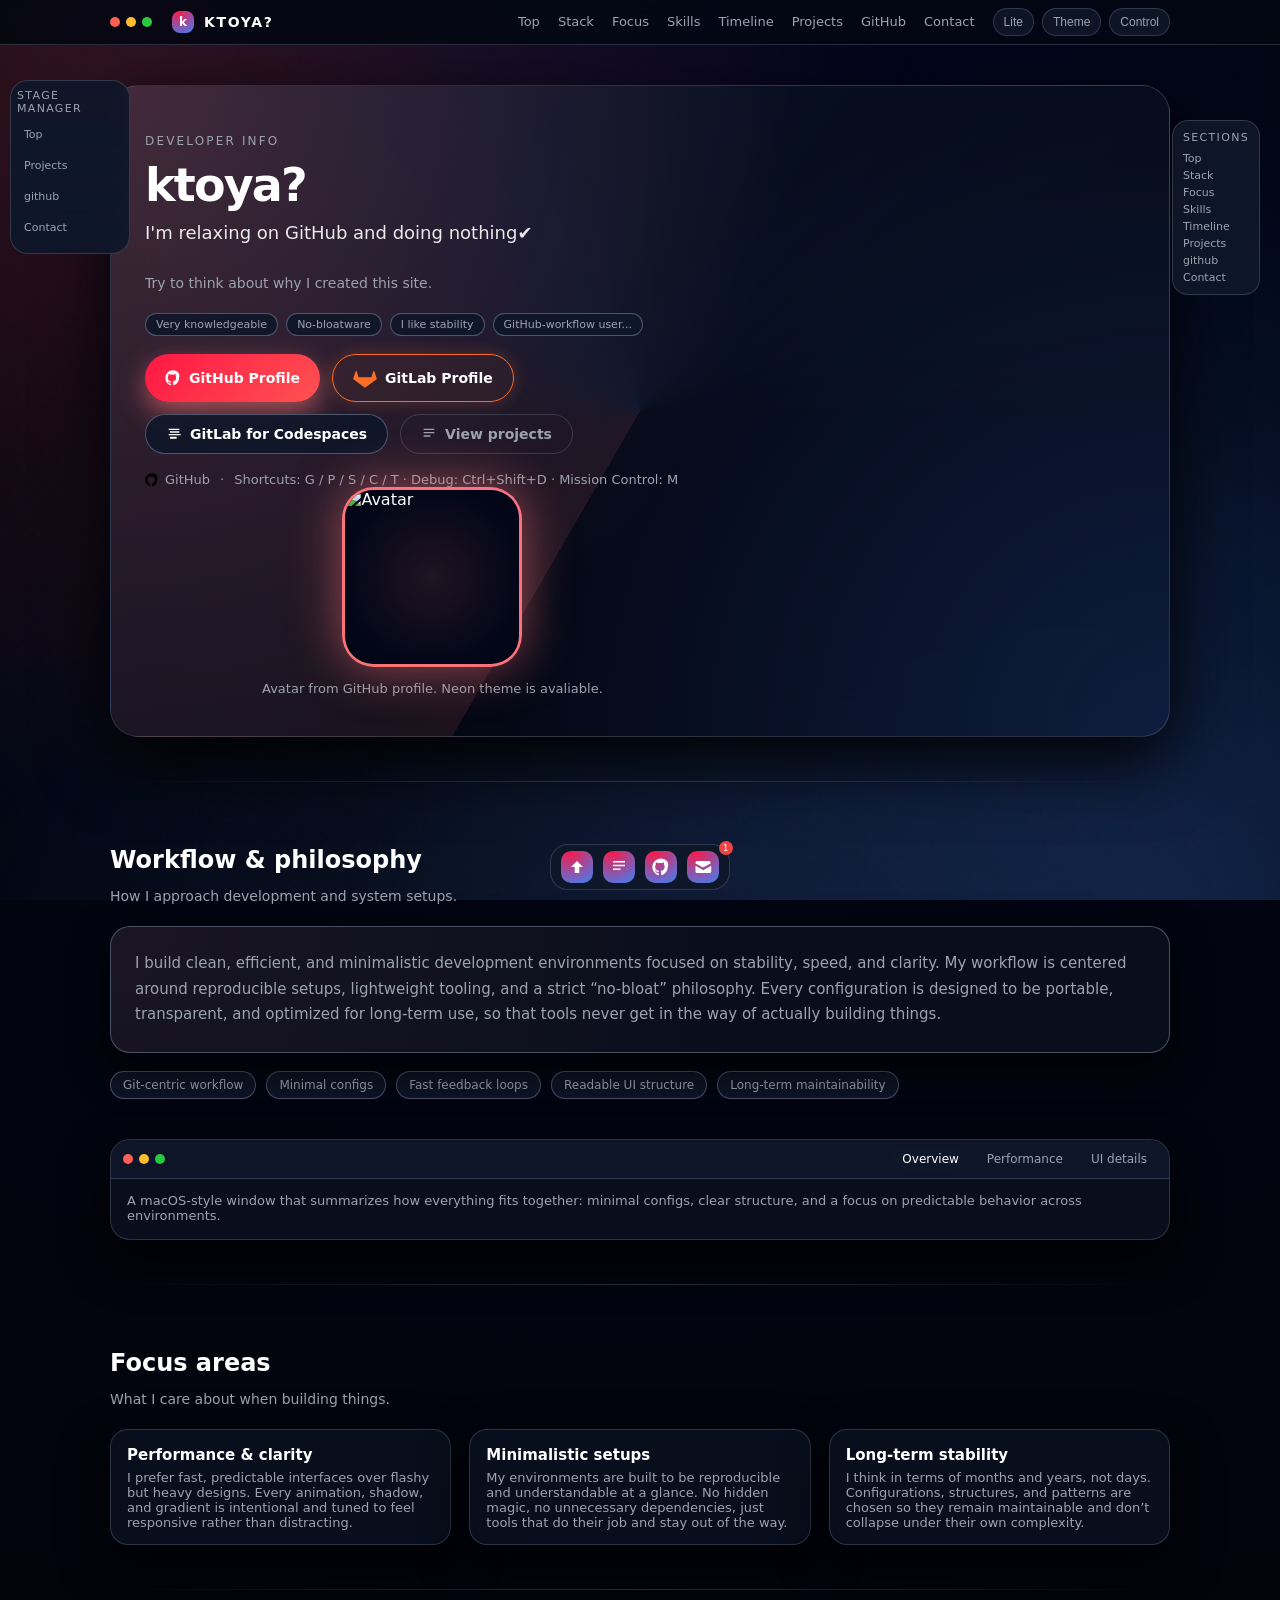
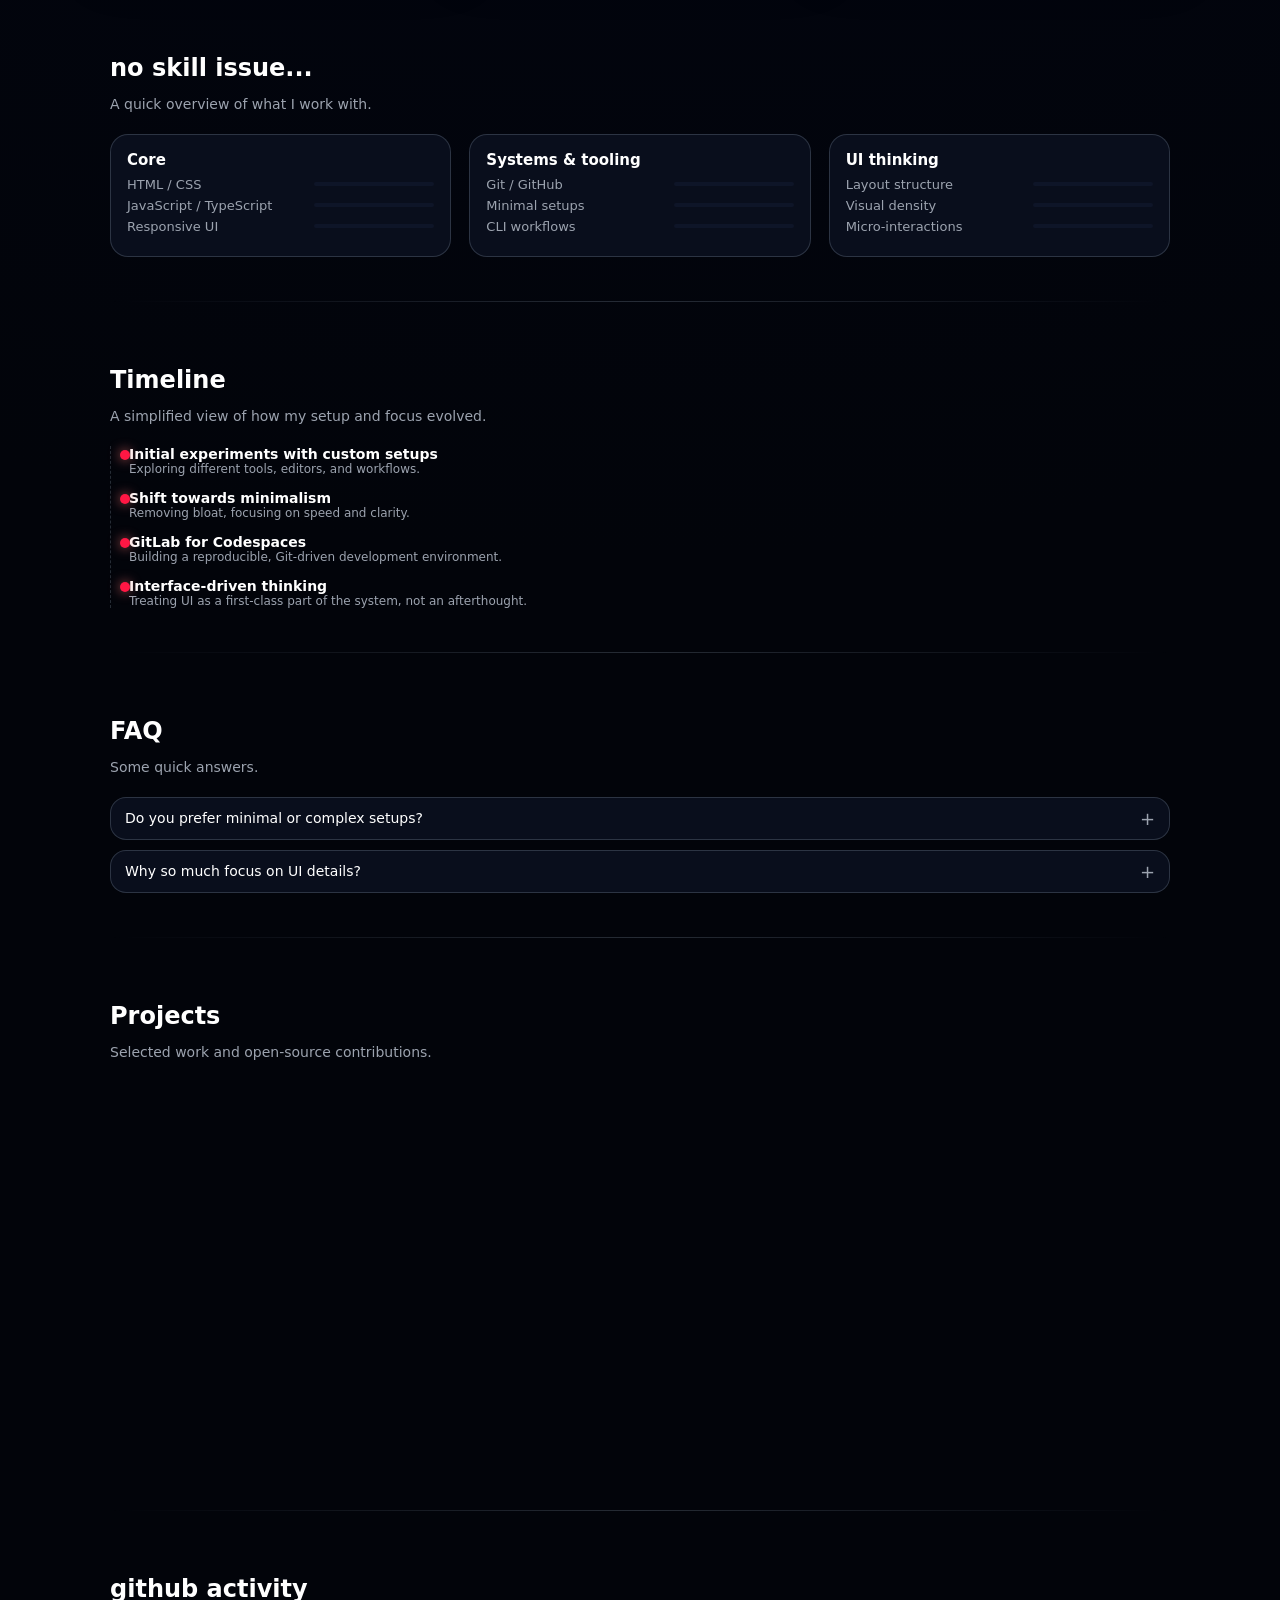
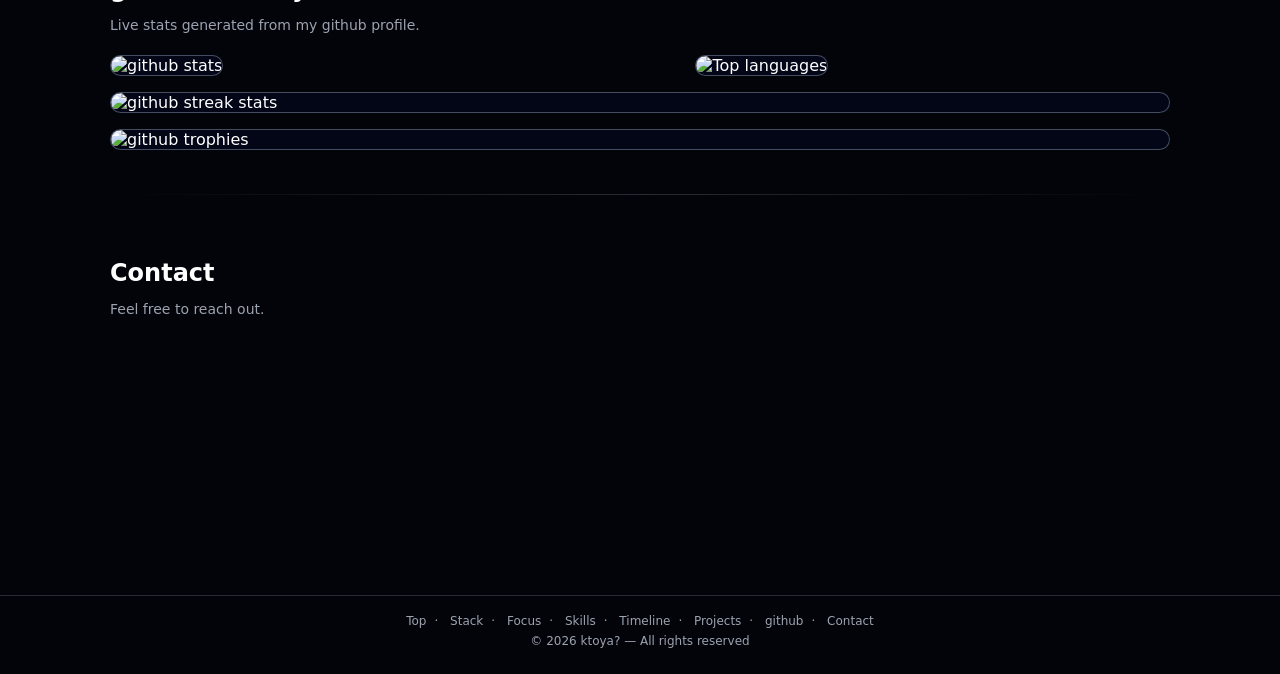
==== commit 3a72aa34: "Update index.html" ====
--- a/index.html
+++ b/index.html
@@ -5,7 +5,7 @@
     <title>ktoya? — My info</title>
     <meta name="viewport" content="width=device-width, initial-scale=1.0">
     <meta name="referrer" content="strict-origin-when-cross-origin">
-    <meta http-equiv="Content-Security-Policy" content="default-src 'self'; img-src 'self' data:; style-src 'self' 'unsafe-inline';">
+    <meta http-equiv="Content-Security-Policy" content="default-src 'self' https://*.github.com https://*.githubusercontent.com; img-src 'self' data: https://*.github.com https://avatars..githubusercontent.com; style-src 'self' 'unsafe-inline';">
     <meta http-equiv="X-UA-Compatible" content="IE=edge">
 
     <style>
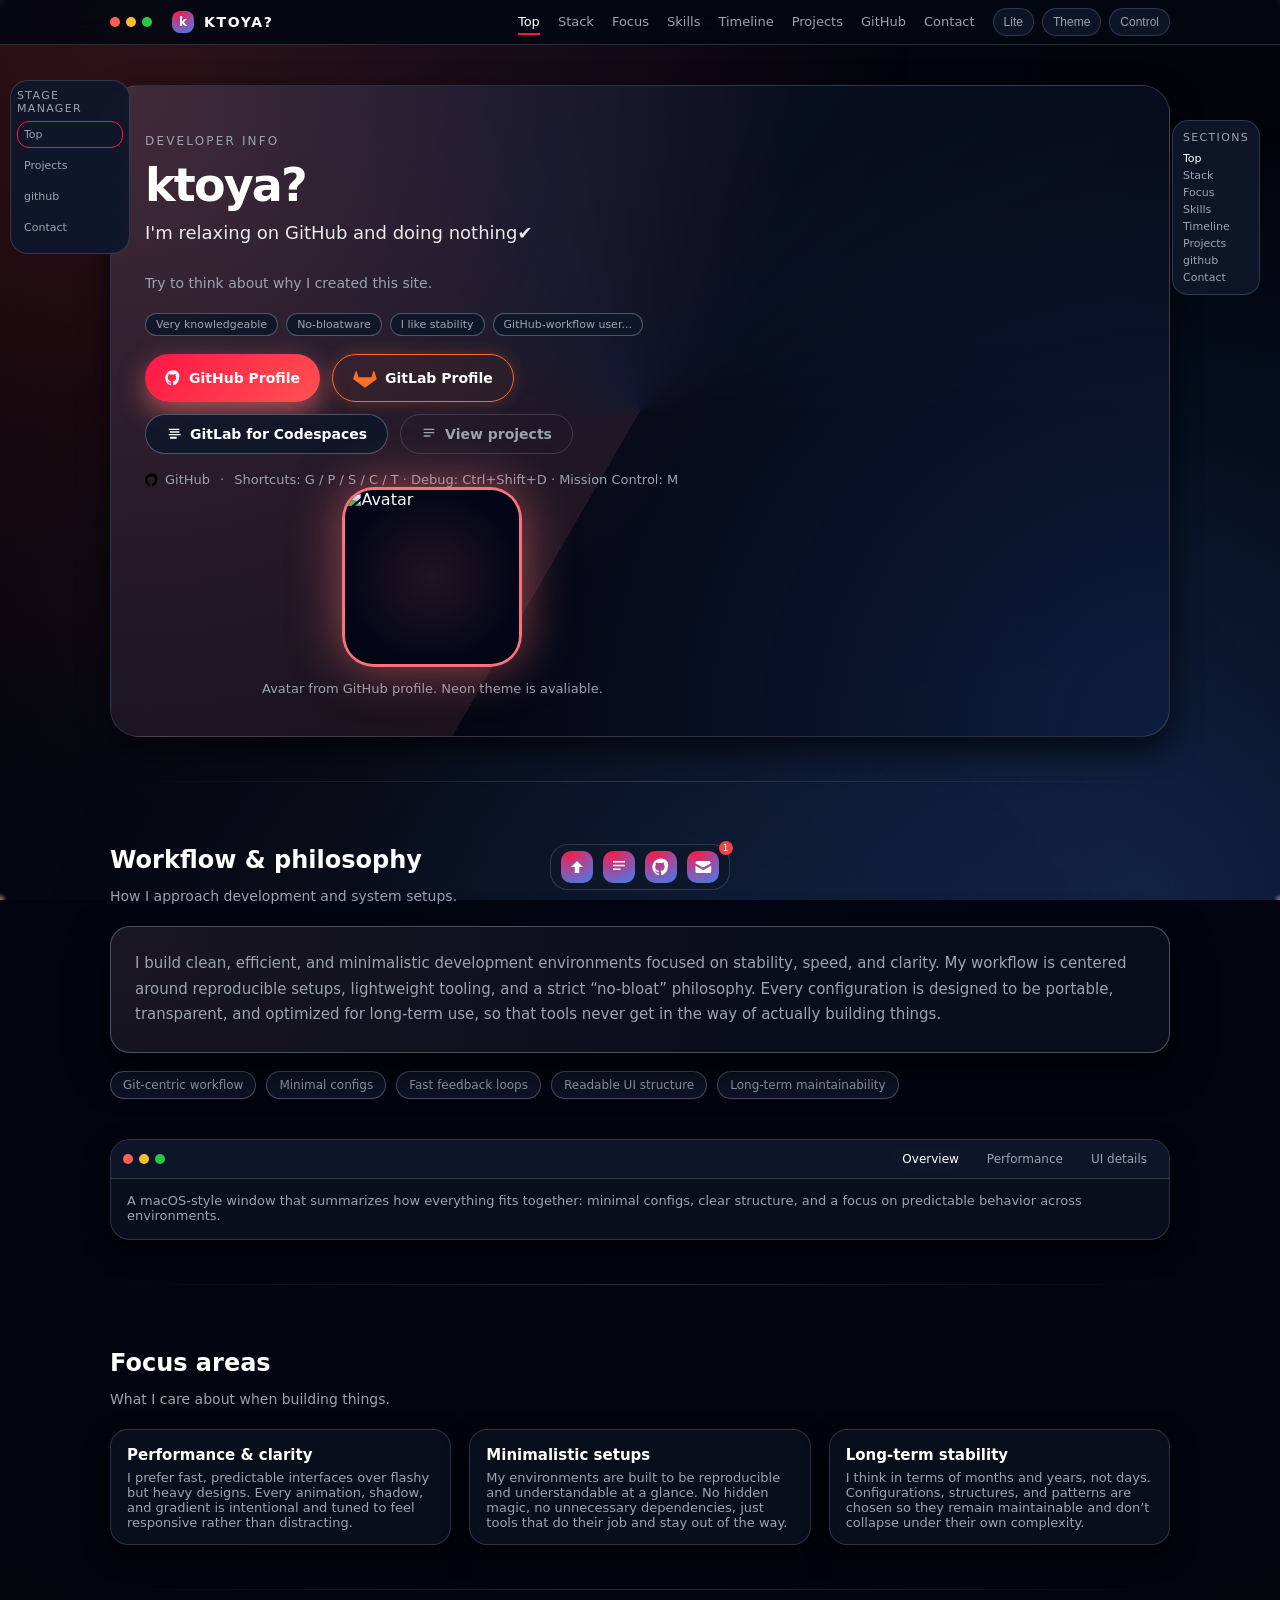
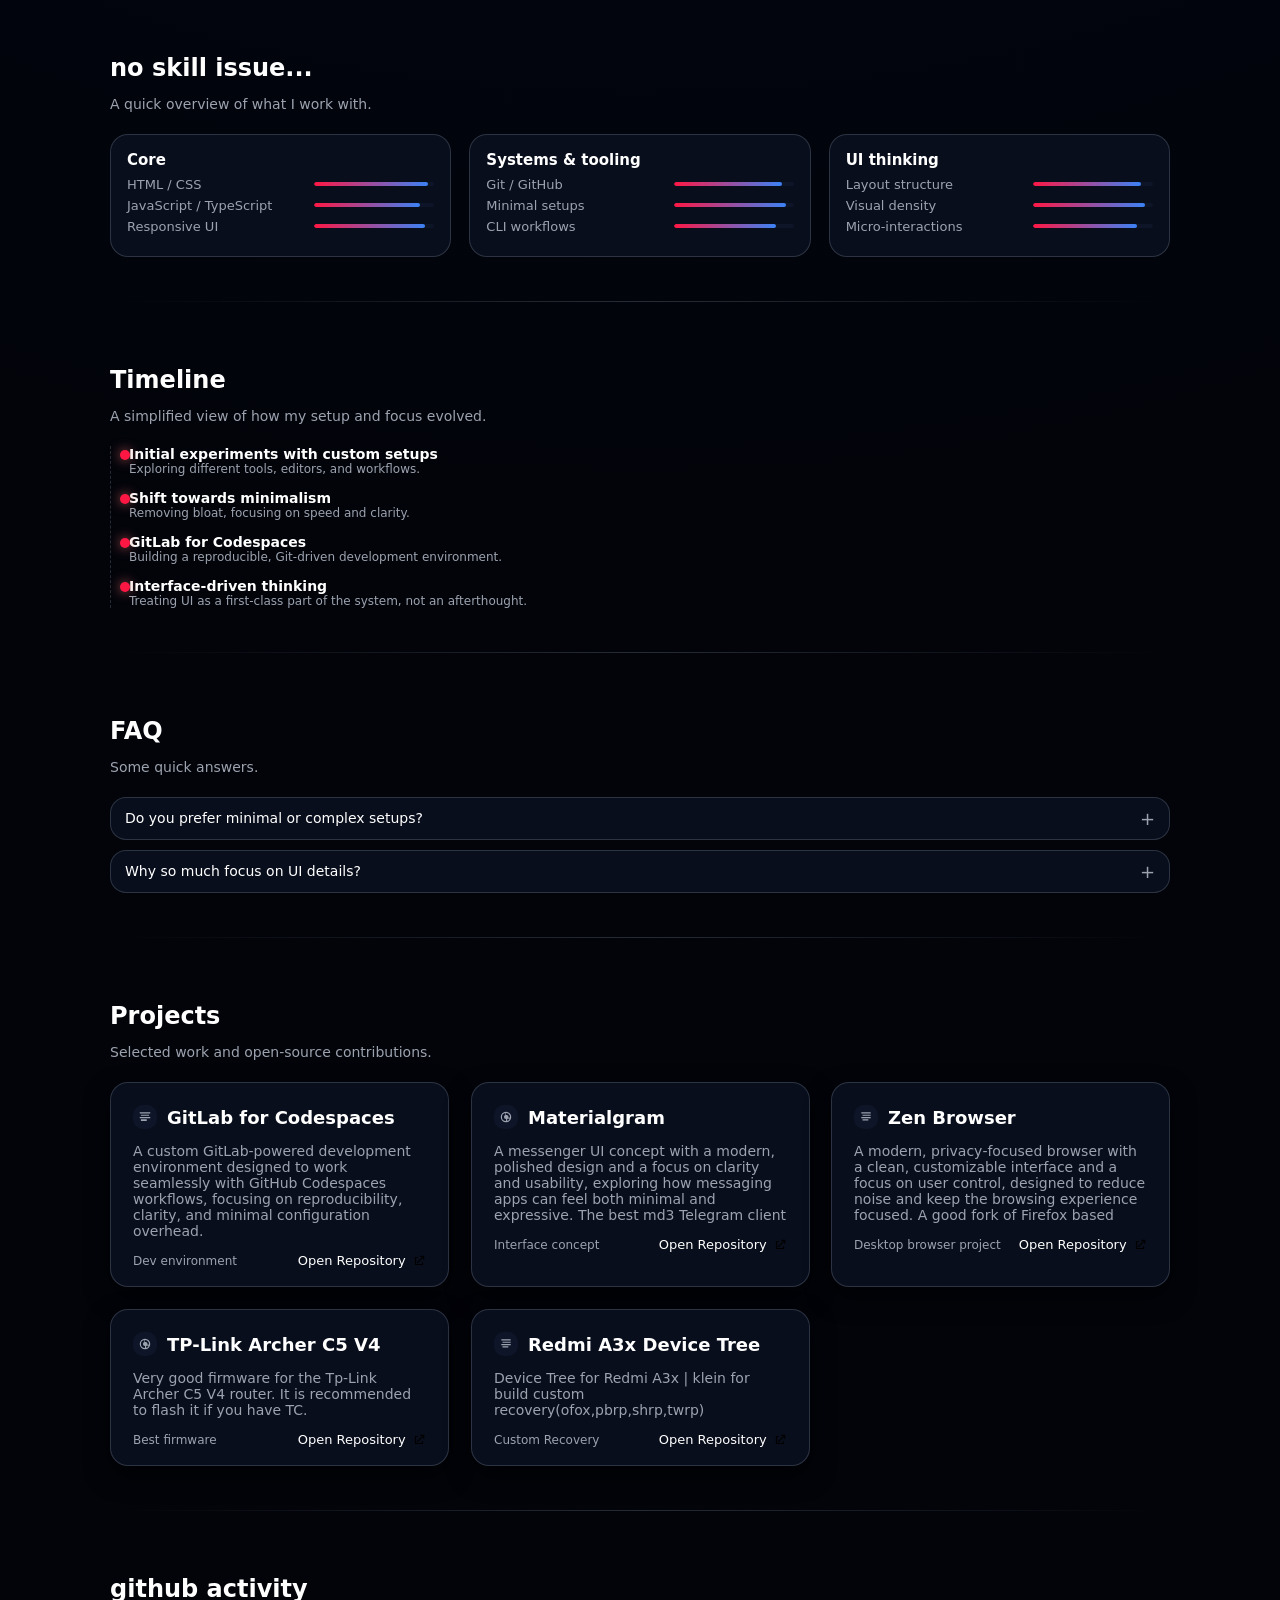
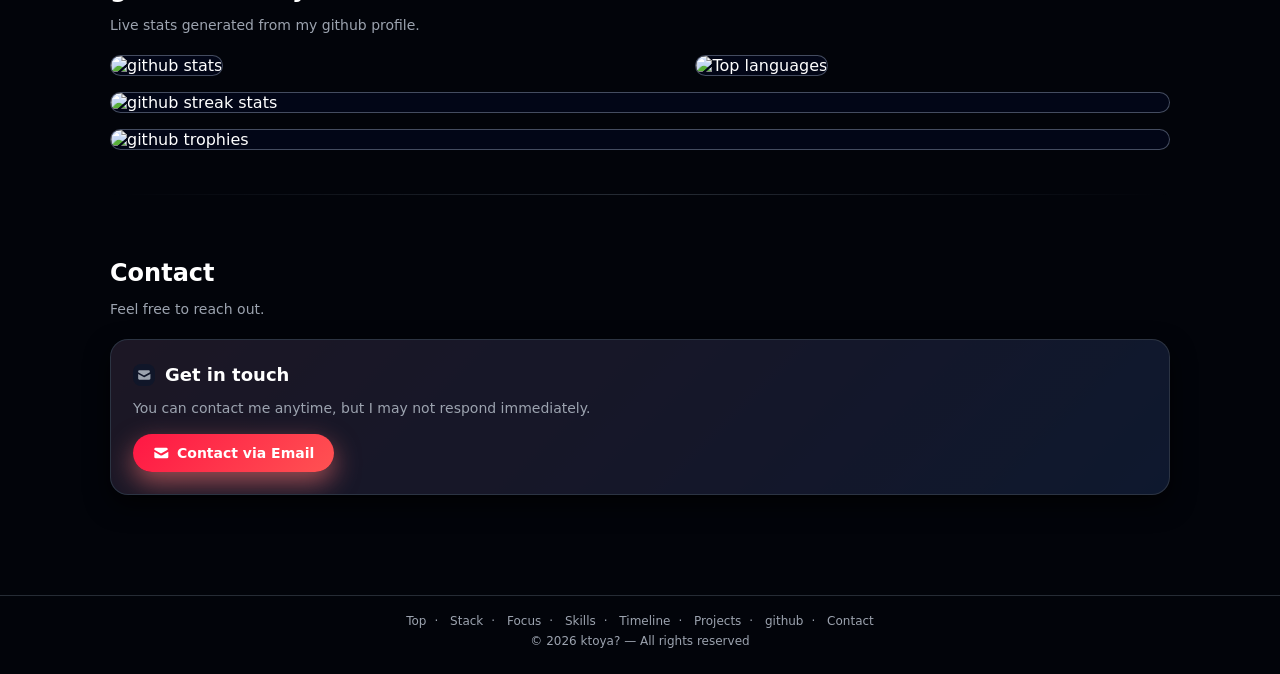
==== commit 5c940166: "Update index.html" ====
--- a/index.html
+++ b/index.html
@@ -5,7 +5,6 @@
     <title>ktoya? — My info</title>
     <meta name="viewport" content="width=device-width, initial-scale=1.0">
     <meta name="referrer" content="strict-origin-when-cross-origin">
-    <meta http-equiv="Content-Security-Policy" content="default-src 'self' https://*.github.com https://*.githubusercontent.com; img-src 'self' data: https://*.github.com https://avatars..githubusercontent.com; style-src 'self' 'unsafe-inline';">
     <meta http-equiv="X-UA-Compatible" content="IE=edge">
 
     <style>
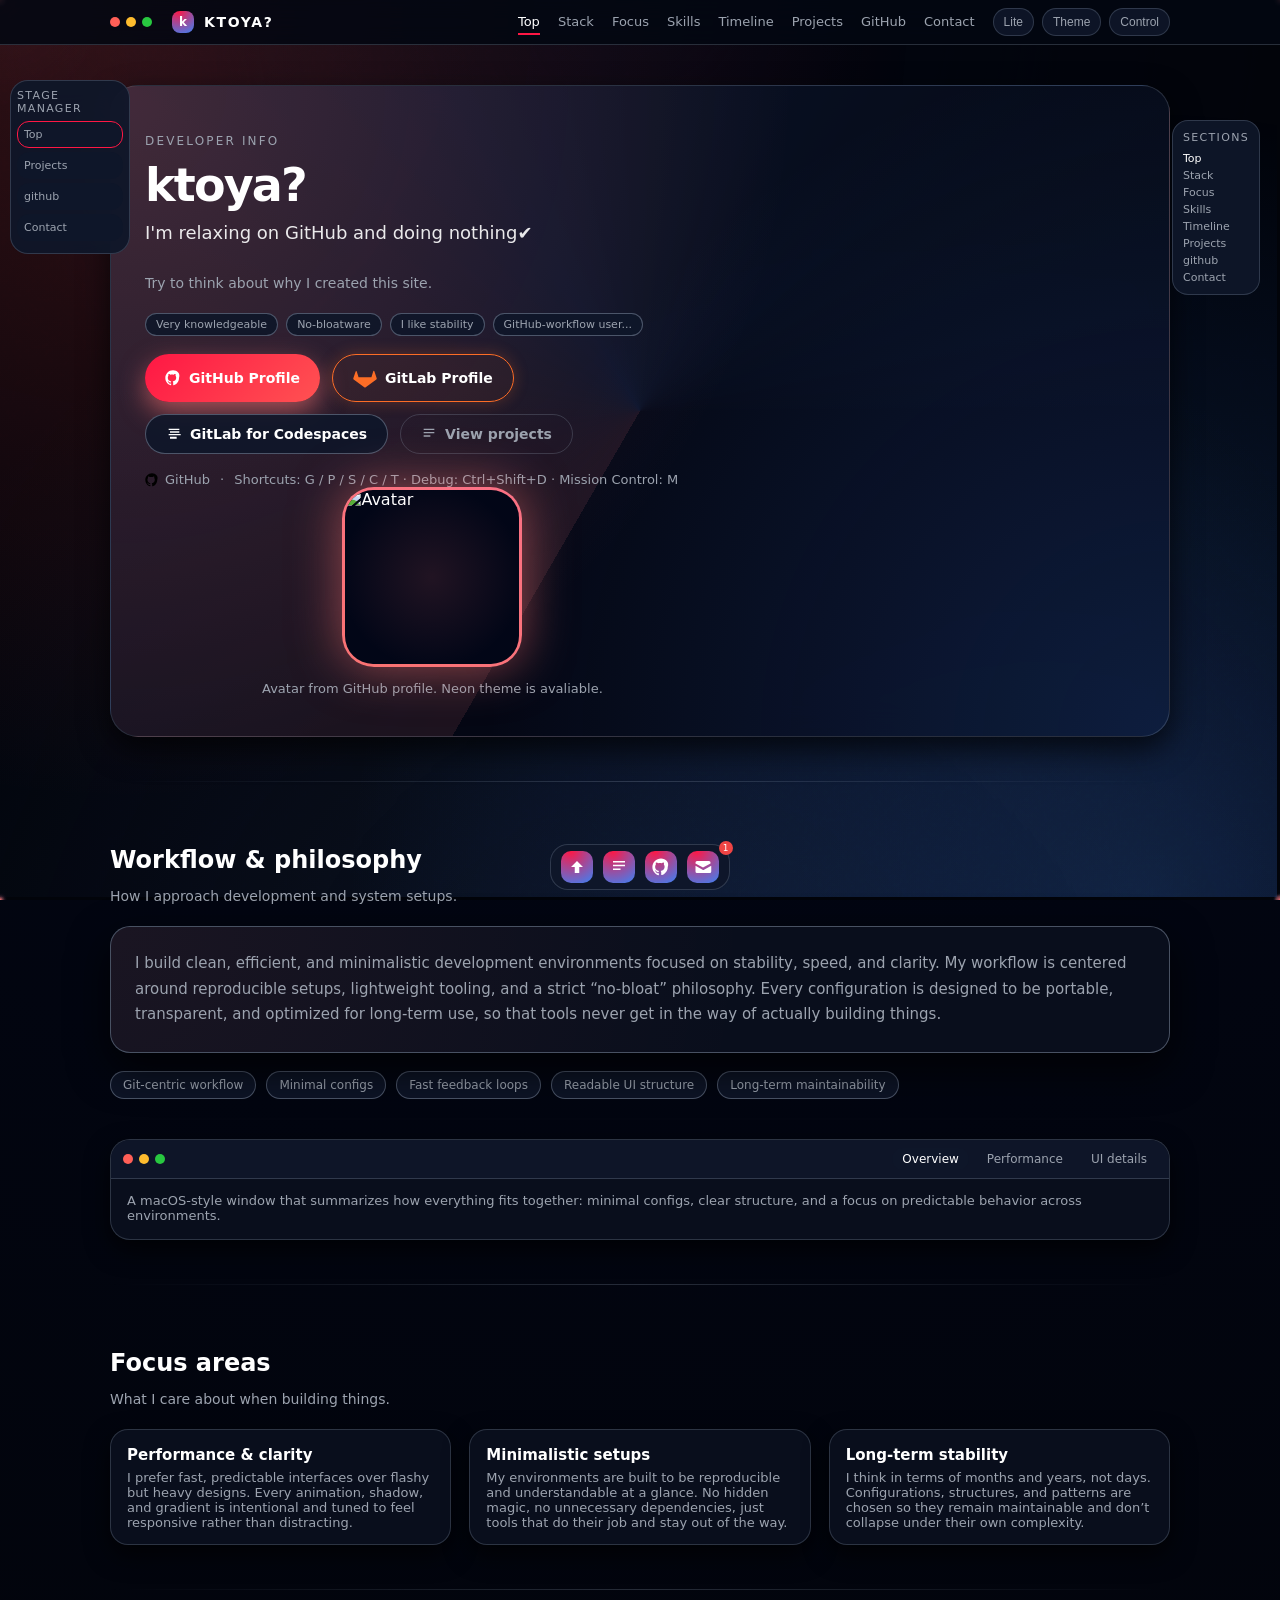
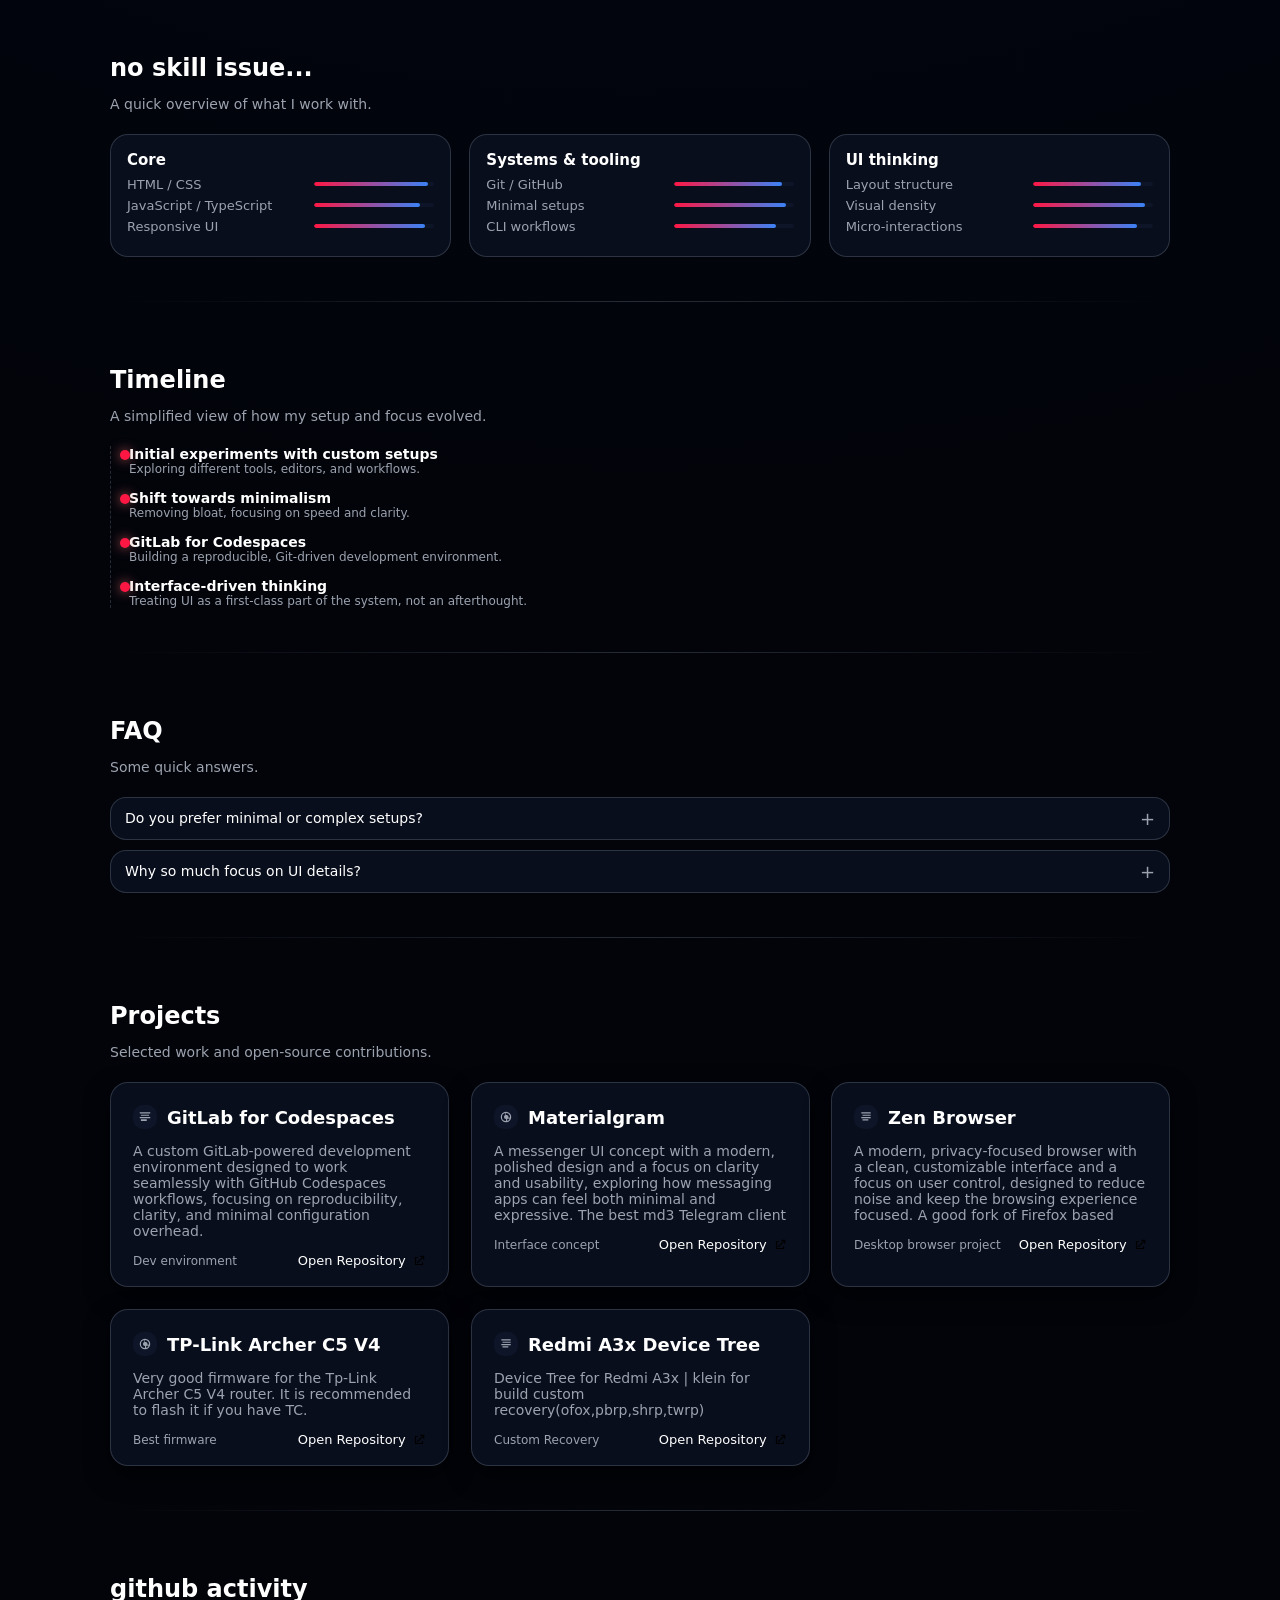
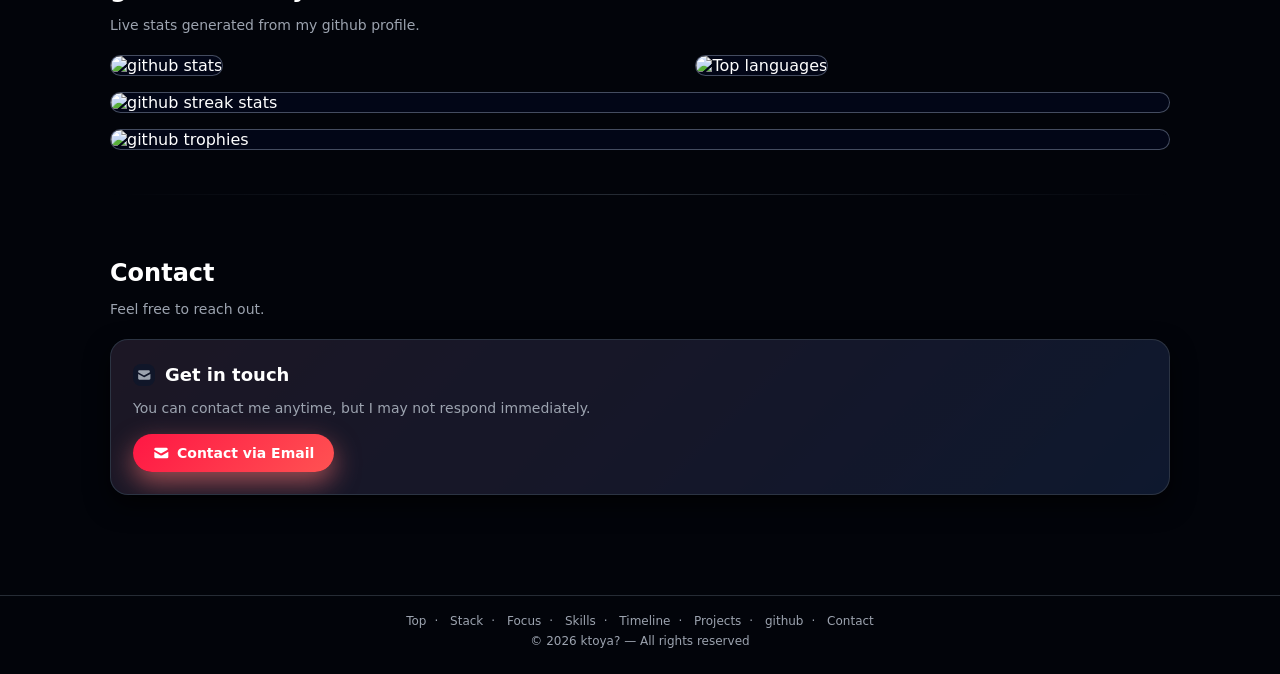
==== commit 3e7367f6: "Update index.html" ====
--- a/index.html
+++ b/index.html
@@ -1527,20 +1527,20 @@
                 </div>
 
                 <div class="hero-buttons">
-                    <a class="btn btn-primary" href="https://github.com/Veniamin668" target="_blank">
+                    <a class="btn btn-primary" href="https://github.com/Veniamin668" target="_blank" rel="noopener noreferrer">
                         <svg class="btn-icon" viewBox="0 0 24 24" aria-hidden="true">
                             <path d="M12 .5C5.65.5.5 5.65.5 12c0 5.1 3.3 9.4 7.9 10.9.6.1.8-.3.8-.6v-2c-3.2.7-3.9-1.5-3.9-1.5-.5-1.1-1.1-1.4-1.1-1.4-.9-.6.1-.6.1-.6 1 .1 1.5 1 1.5 1 .9 1.5 2.4 1.1 3 .8.1-.7.4-1.1.7-1.4-2.6-.3-5.3-1.3-5.3-5.8 0-1.1.4-2 1-2.8-.1-.3-.4-1.3.1-2.6 0 0 .8-.3 2.8 1 .8-.2 1.6-.3 2.4-.3s1.6.1 2.4.3c2-1.3 2.8-1 2.8-1 .5 1.3.2 2.3.1 2.6.6.8 1 1.7 1 2.8 0 4.5-2.7 5.5-5.3 5.8.4.3.8 1 .8 2v3c0 .3.2.7.8.6 4.6-1.5 7.9-5.8 7.9-10.9C23.5 5.65 18.35.5 12 .5Z"/>
                         </svg>
                         GitHub Profile
                     </a>
-                    <a class="btn" href="https://gitlab.com/venik1821" target="_blank" style="border: 1px solid #fc6d26; box-shadow: 0 0 15px rgba(252, 109, 38, 0.25); background: rgba(252, 109, 38, 0.05); color: #ffffff;">
+                    <a class="btn" href="https://gitlab.com/venik1821" target="_blank" rel="noopener noreferrer" style="border: 1px solid #fc6d26; box-shadow: 0 0 15px rgba(252, 109, 38, 0.25); background: rgba(252, 109, 38, 0.05); color: #ffffff;">
                         <svg class="btn-icon" viewBox="0 0 24 24" aria-hidden="true" style="width: 24px; height: 24px;">
                             <path fill="#fc6d26" d="m23.684 12.317-2.311-7.113a.625.625 0 0 0-.236-.328.607.607 0 0 0-.4-.084.615.615 0 0 0-.34.181.637.637 0 0 0-.14.331L18.42 11.23H5.58L3.743 5.604a.637.637 0 0 0-.14-.331.62.62 0 0 0-.341-.18.604.604 0 0 0-.4.083.626.626 0 0 0-.236.329L.316 12.317a1.05 1.05 0 0 0 .373 1.15l10.932 7.945a.693.693 0 0 0 .76 0l10.93-7.945a1.052 1.052 0 0 0 .373-1.15Z"/>
                         </svg>
                         GitLab Profile
                     </a>
 
-                    <a class="btn btn-secondary" href="https://github.com/Veniamin668/gitlab_codespaces" target="_blank">
+                    <a class="btn btn-secondary" href="https://github.com/Veniamin668/gitlab_codespaces" target="_blank" rel="noopener noreferrer">
                         <svg class="btn-icon" viewBox="0 0 24 24" aria-hidden="true">
                             <path d="M4 4h16v2H4V4Zm2 4h14v2H6V8Zm-2 4h18v2H4v-2Zm2 4h10v3H6v-3Z"/>
                         </svg>
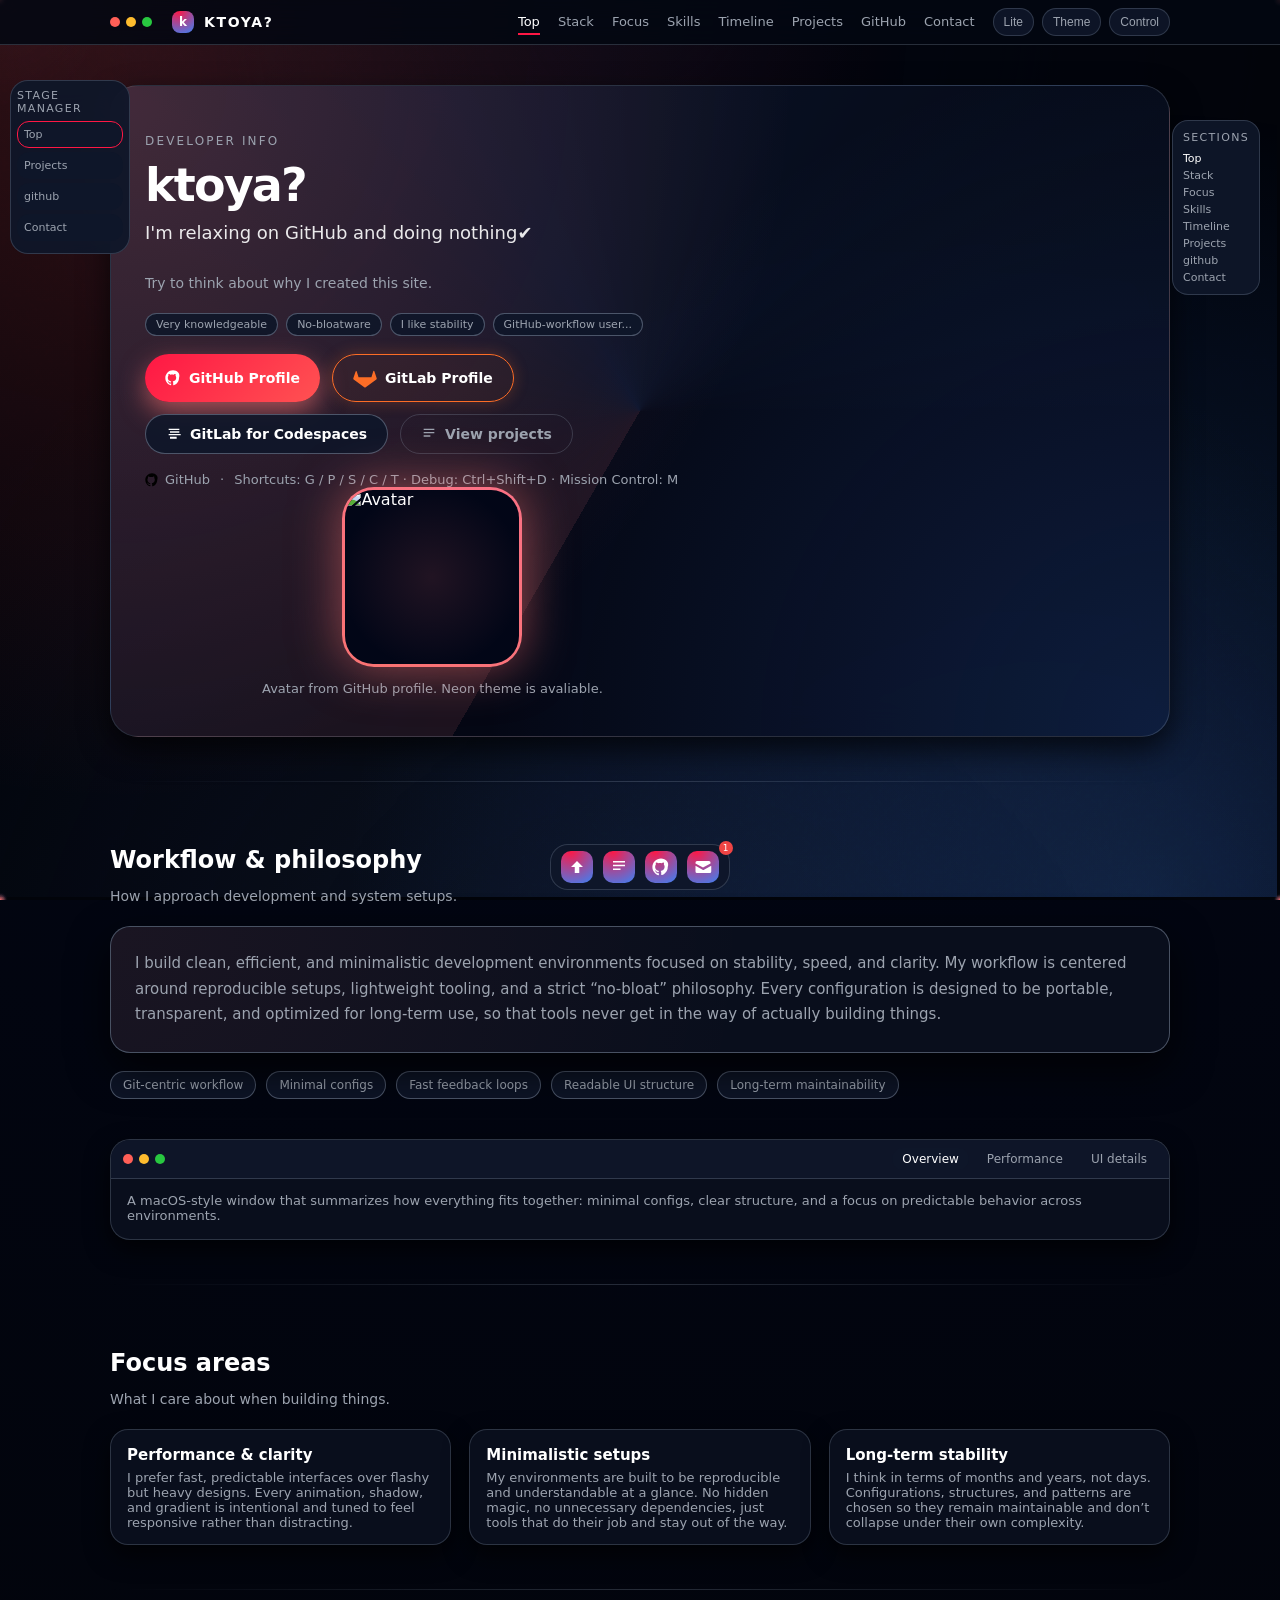
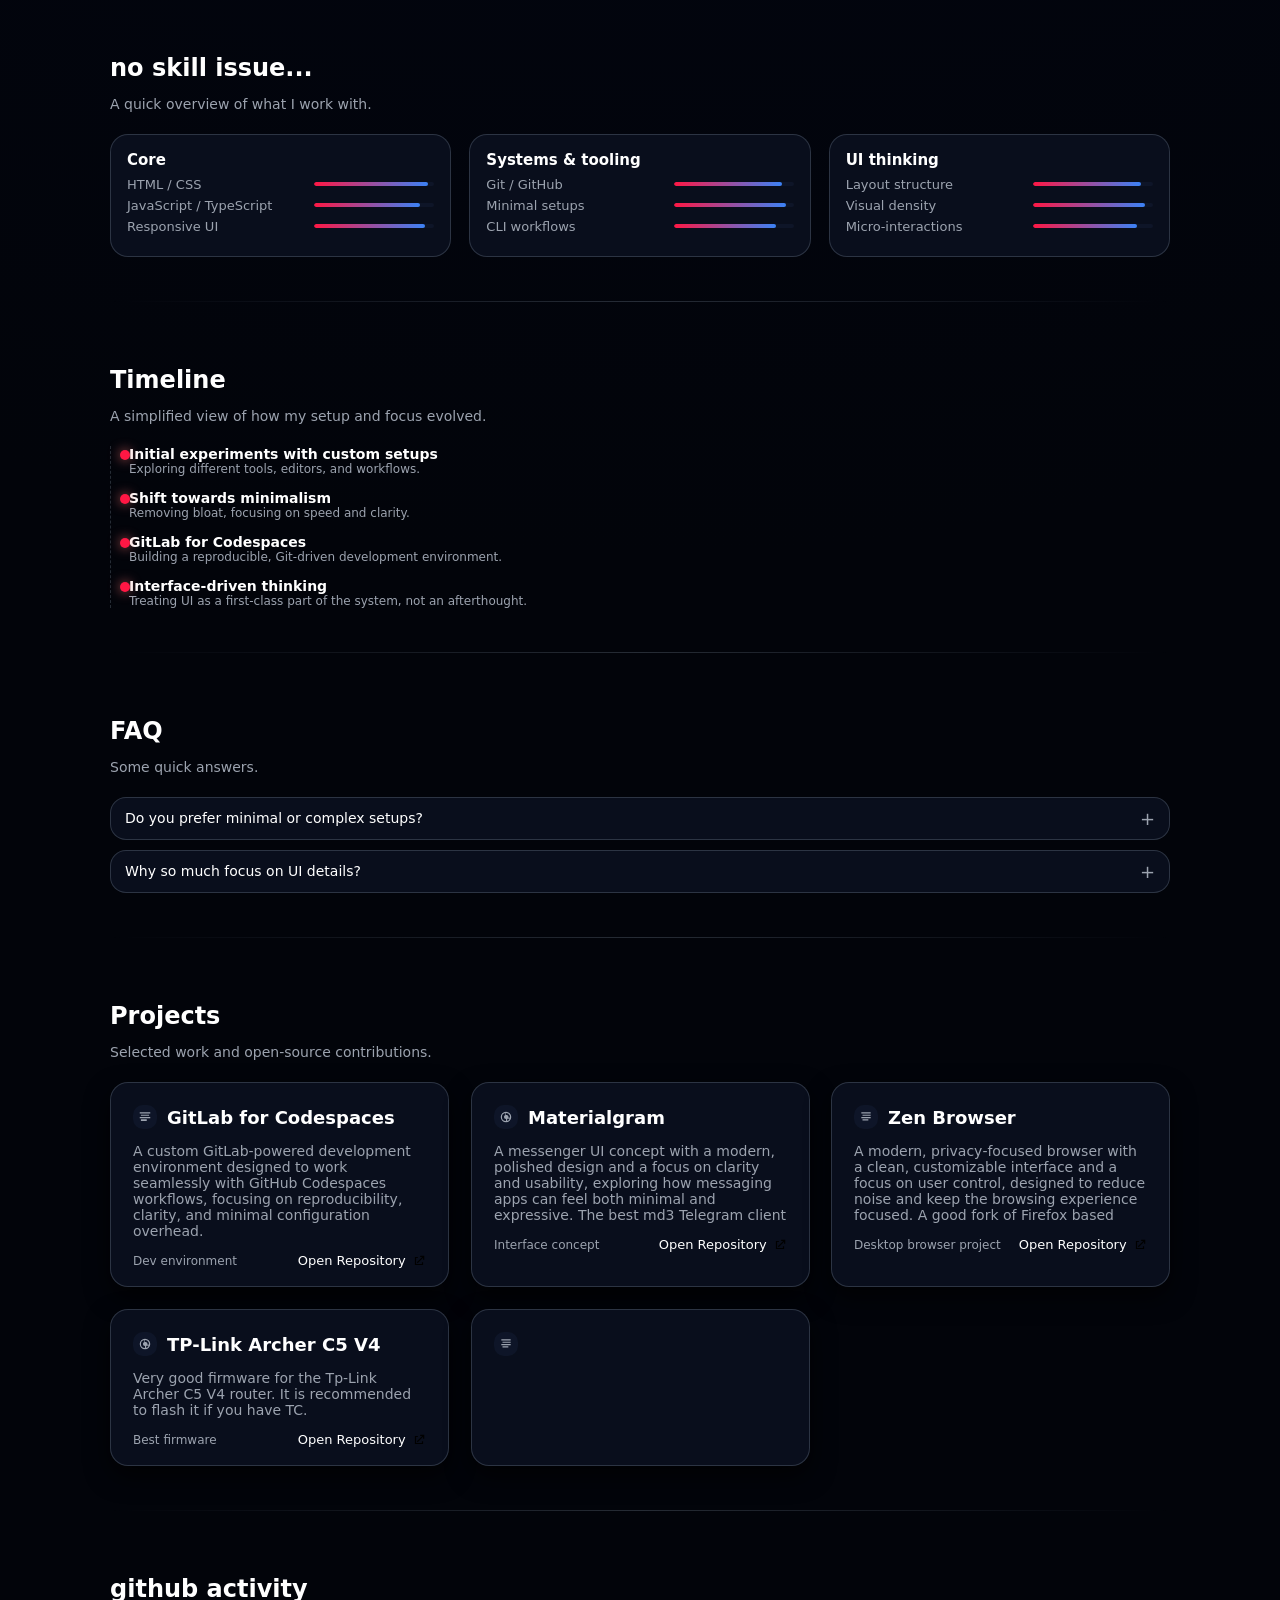
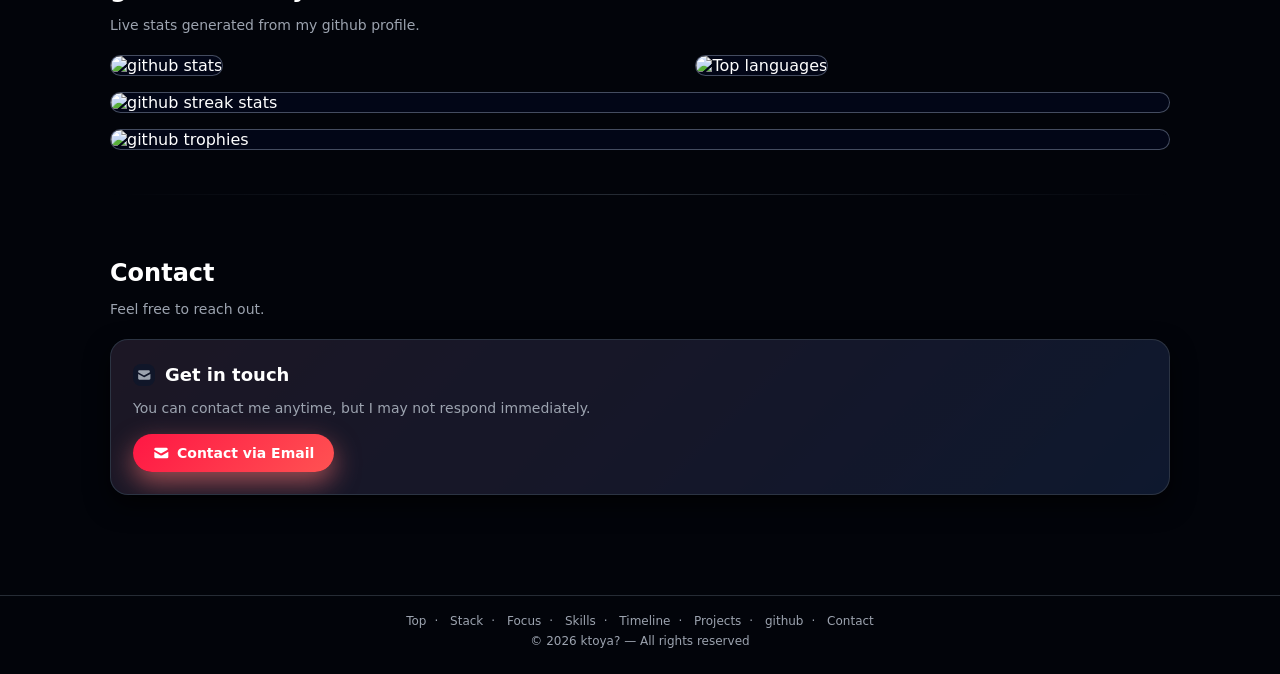
==== commit 1448352e: "Update index.html" ====
--- a/index.html
+++ b/index.html
@@ -1884,21 +1884,8 @@
                         <svg viewBox="0 0 24 24" aria-hidden="true">
                             <path d="M4 4h16v2H4V4Zm2 4h14v2H6V8Zm-2 4h16v2H4v-2Zm2 4h10v2H6v-2Z"/>
                         </svg>
-                    </div>
-                    <div class="project-title">Redmi A3x Device Tree</div>
-                </div>
-                <p class="project-desc">
-                   Device Tree for Redmi A3x | klein for build custom recovery(ofox,pbrp,shrp,twrp)
-                </p>
-                <div class="project-footer">
-                    <span>Custom Recovery</span>
-                    <a class="project-link" href="https://github.com/Veniamin668/twrp_device_klein_recovery_builder_DT" target="_blank">
-                        Open Repository
-                        <svg viewBox="0 0 24 24" aria-hidden="true">
-                            <path d="M14 3h7v7h-2V6.41l-9.29 9.3-1.42-1.42 9.3-9.29H14V3ZM5 5h5v2H7v10h10v-3h2v5H5V5Z"/>
-                        </svg>
-                    </a>
-                </div>
+                    </div>+
             </article>
 
         </div>
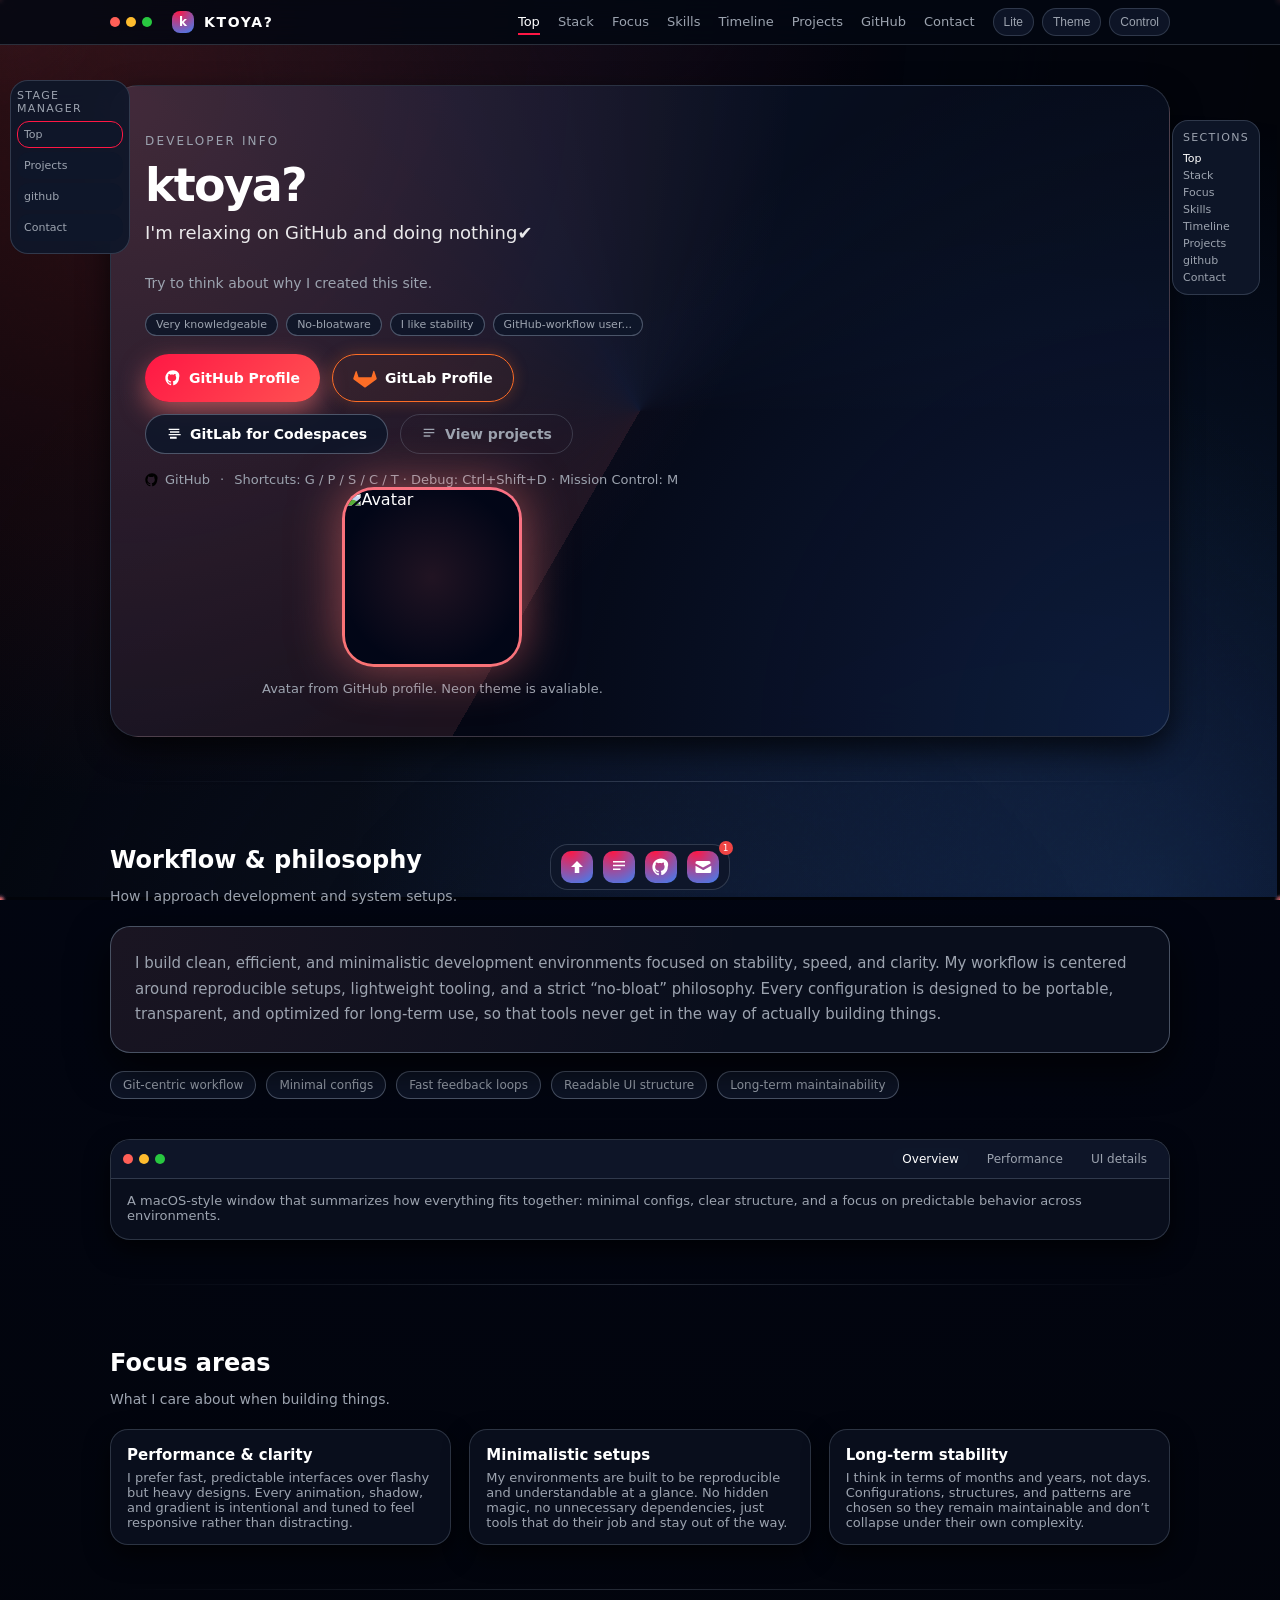
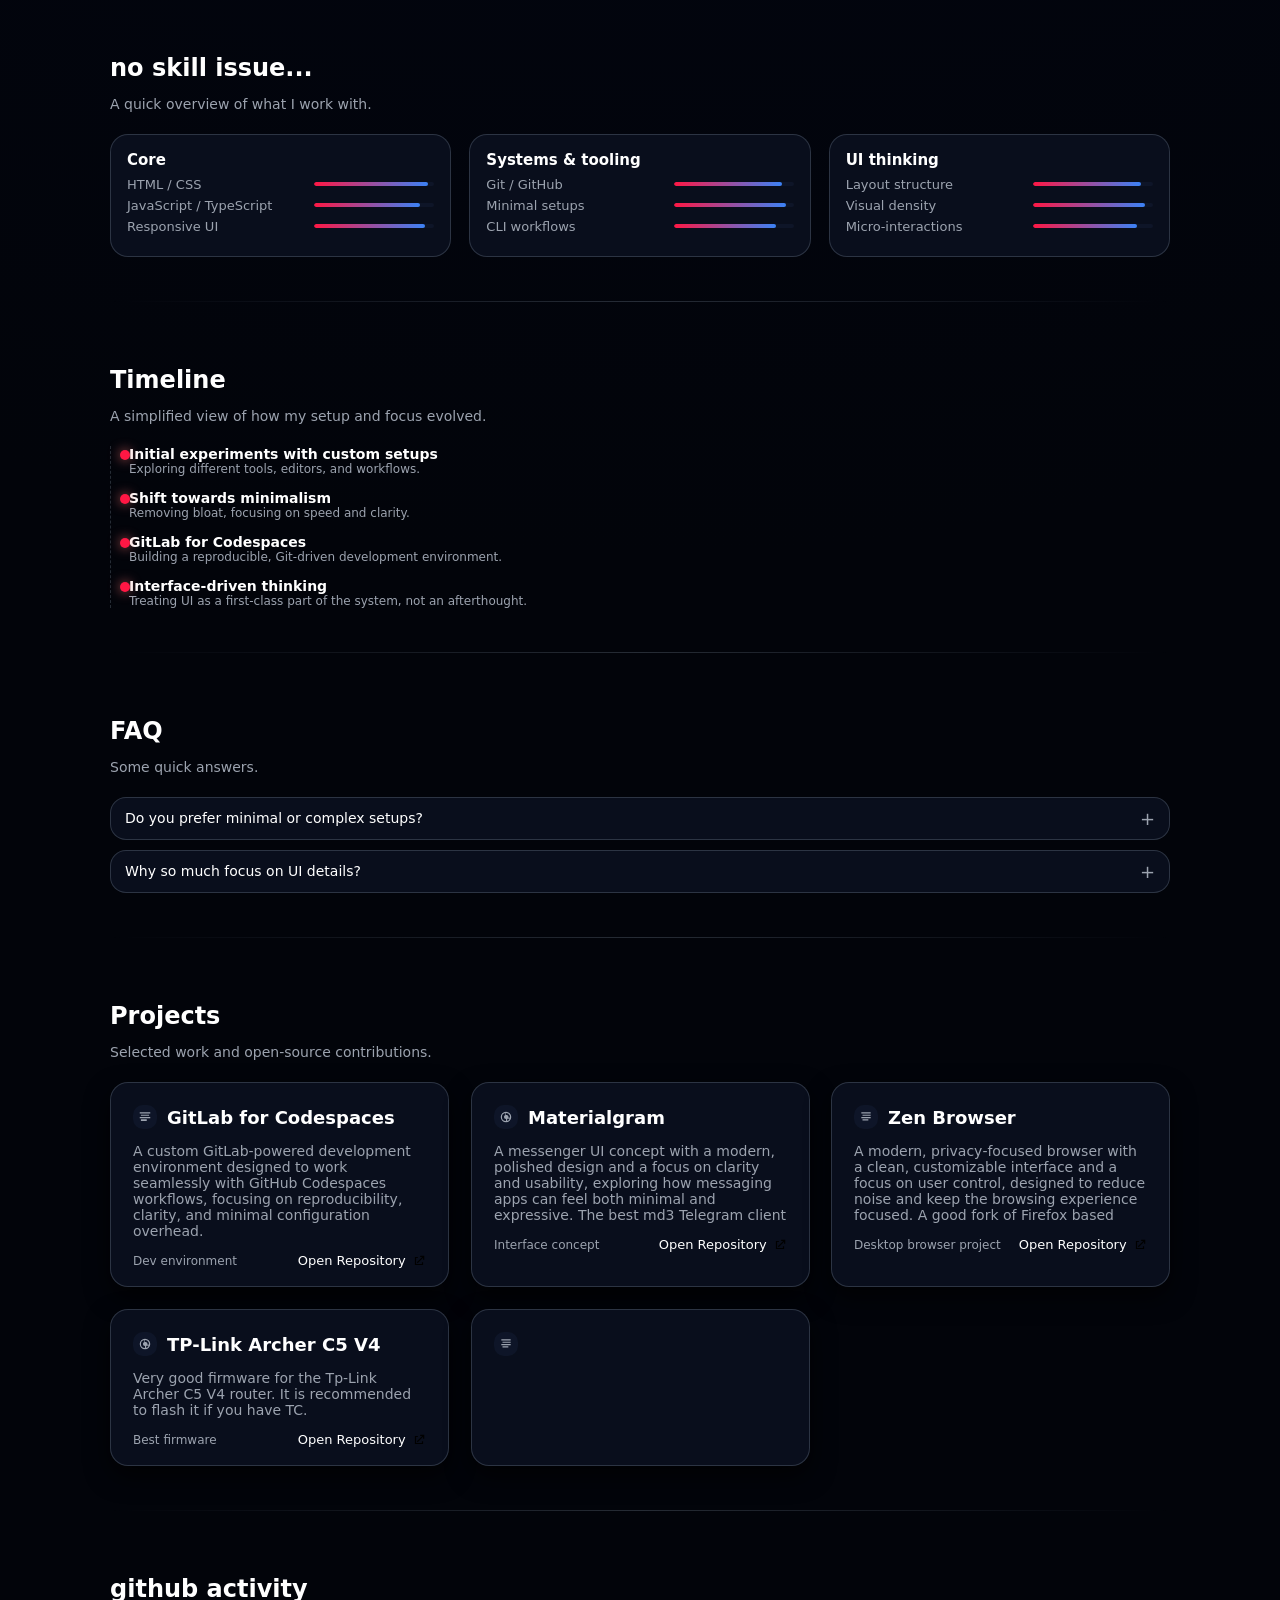
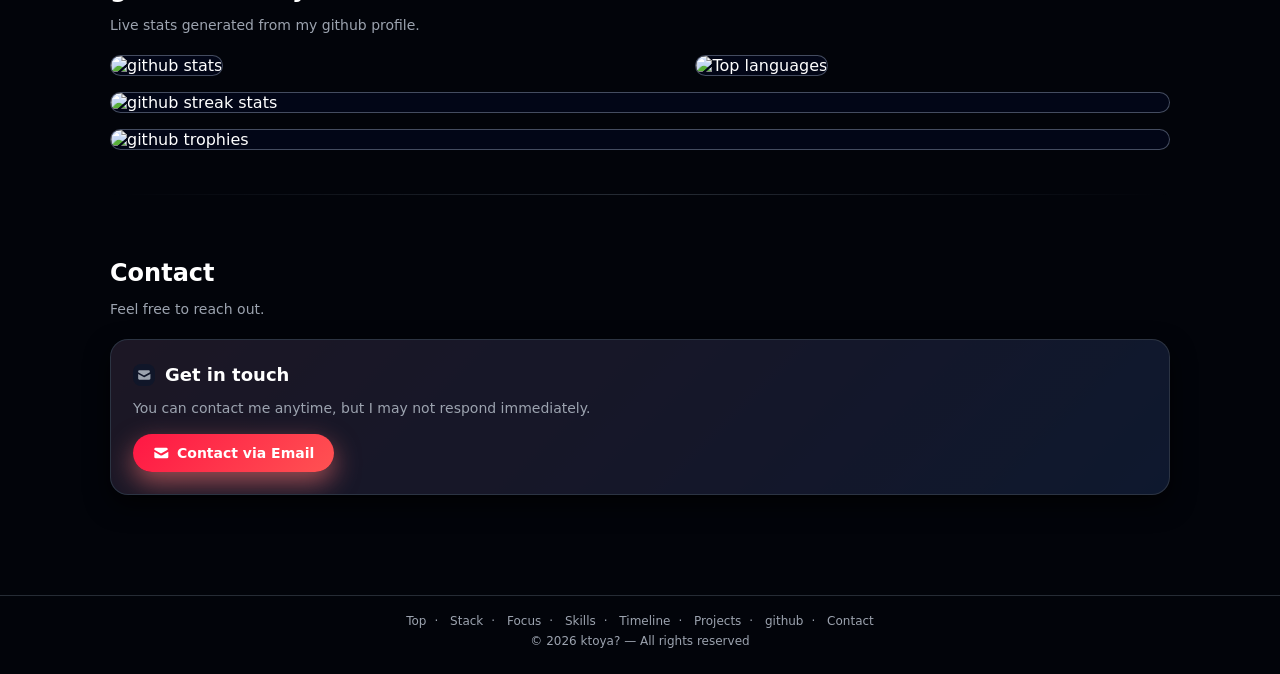
==== commit 7406e03a: "Update index.html" ====
--- a/index.html
+++ b/index.html
@@ -1885,8 +1885,8 @@
                             <path d="M4 4h16v2H4V4Zm2 4h14v2H6V8Zm-2 4h16v2H4v-2Zm2 4h10v2H6v-2Z"/>
                         </svg>
                     </div>-
-            </article>
++ 
         </div>
     </section>
